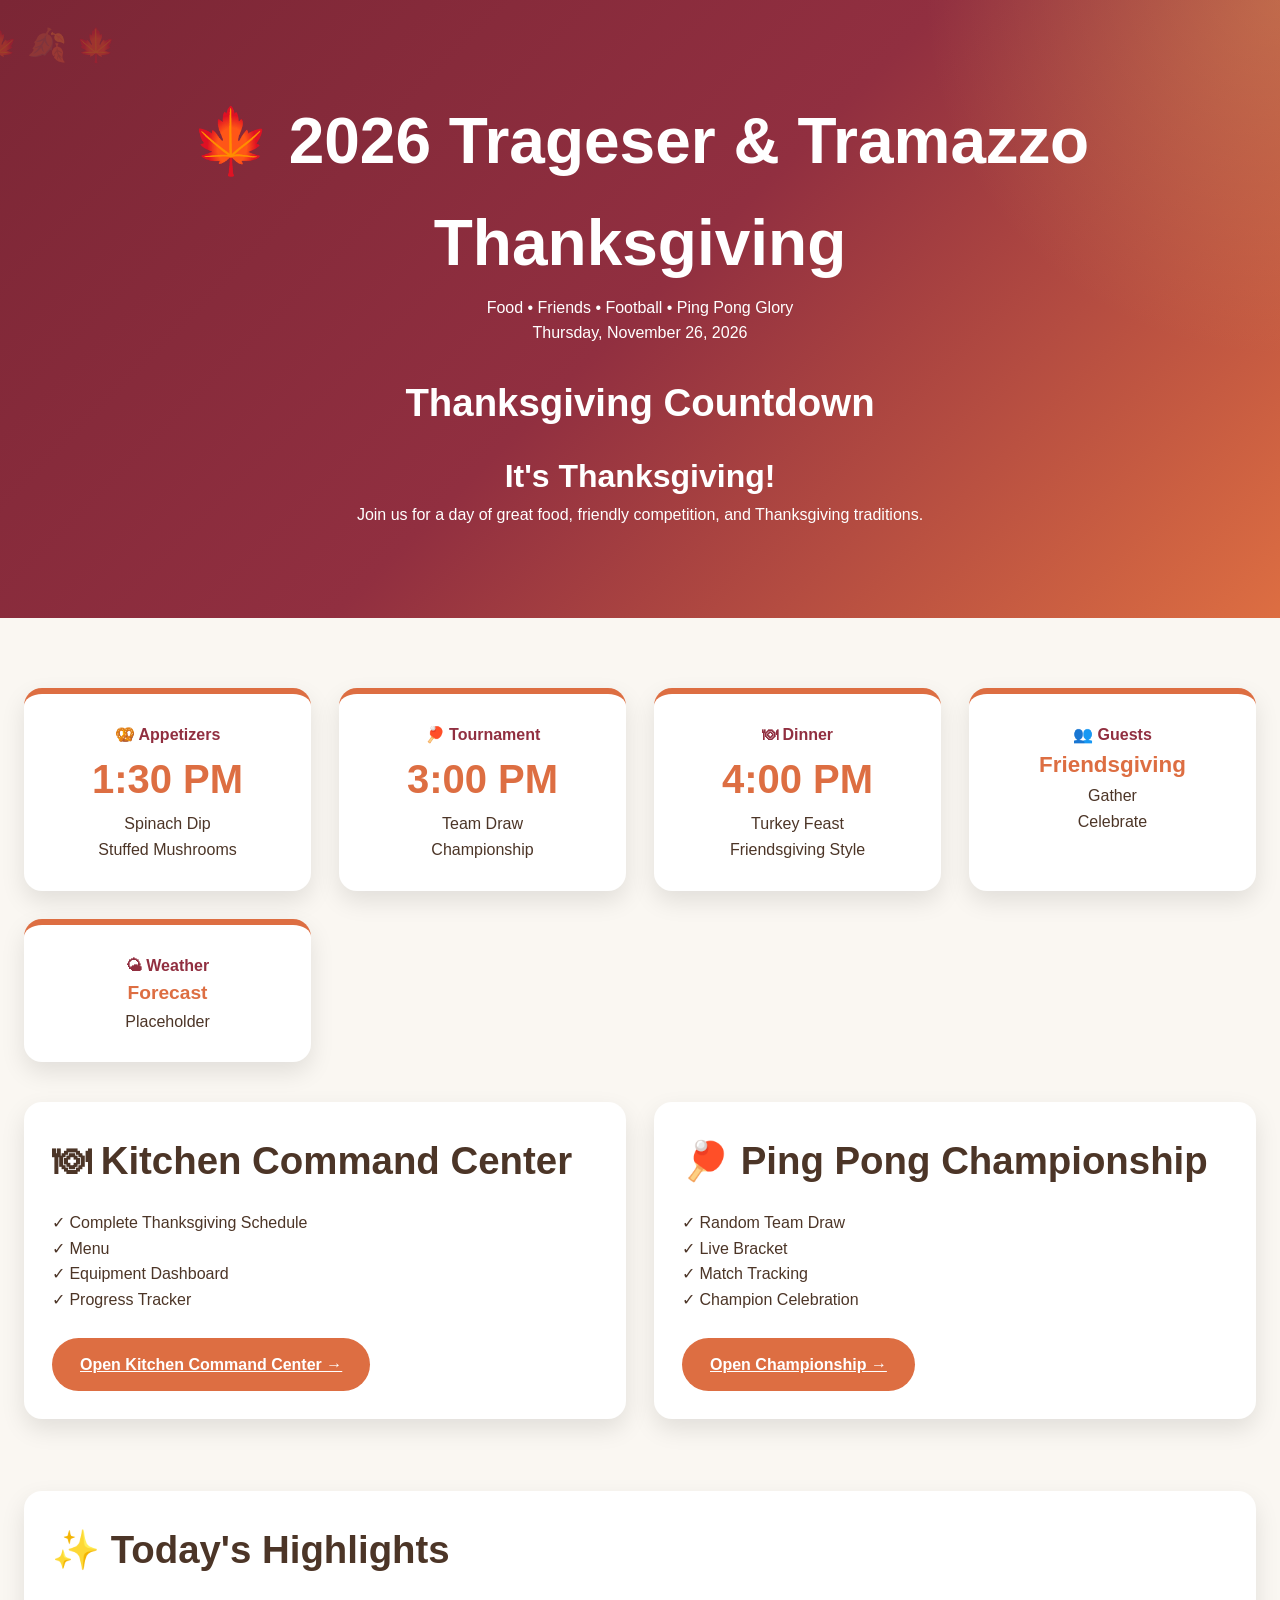
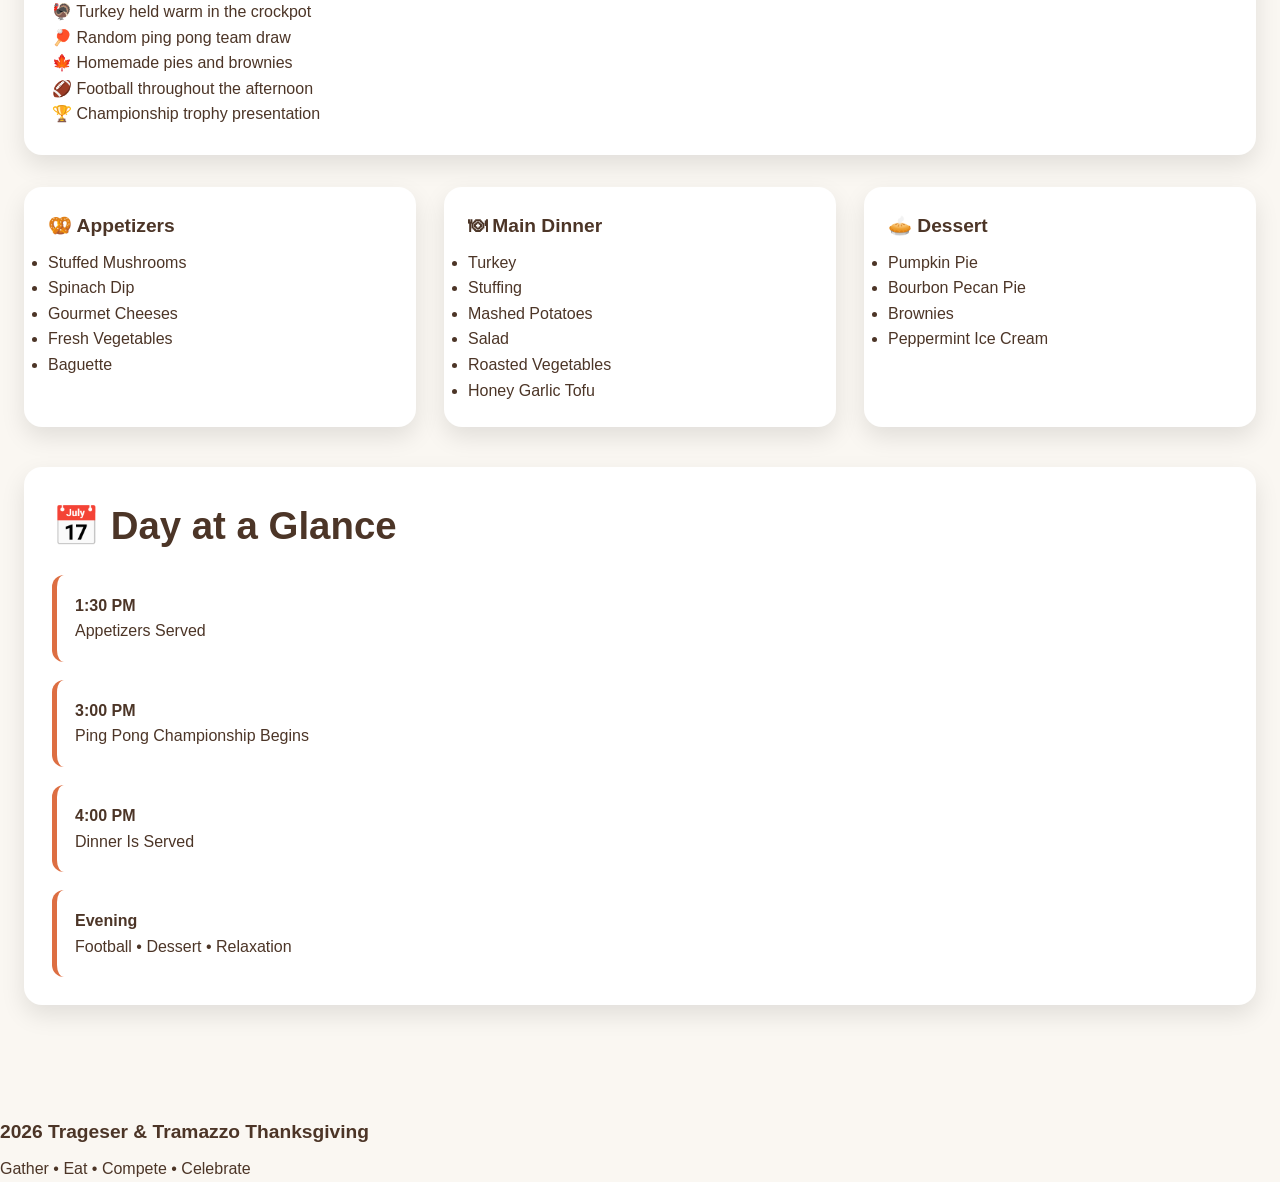
==== index.html @ 0dcfd854 "Add files via upload" ====
<!DOCTYPE html>
<html lang="en">
<head>
<meta charset="UTF-8">
<meta name="viewport" content="width=device-width, initial-scale=1.0">
<title>2026 Trageser & Tramazzo Thanksgiving</title>
<link rel="stylesheet" href="styles.css">
</head>
<body>
<header class="hero">
  <h1>🍁 2026 Trageser & Tramazzo Thanksgiving</h1>
  <p>Food • Friends • Football • Ping Pong Glory</p>
  <p>Thursday, November 26, 2026</p>
  <br>
  <h2>Thanksgiving Countdown</h2>
  <div id="countdown" style="font-size:2rem;font-weight:700;"></div>
  <p>Join us for a day of great food, friendly competition, and Thanksgiving traditions.</p>
</header>

<div class="container">

<div class="dashboard">
  <div class="stat-card">
    <div class="stat-title">🥨 Appetizers</div>
    <div class="stat-value">1:30 PM</div>
    <p>Spinach Dip<br>Stuffed Mushrooms</p>
  </div>

  <div class="stat-card">
    <div class="stat-title">🏓 Tournament</div>
    <div class="stat-value">3:00 PM</div>
    <p>Team Draw<br>Championship</p>
  </div>

  <div class="stat-card">
    <div class="stat-title">🍽 Dinner</div>
    <div class="stat-value">4:00 PM</div>
    <p>Turkey Feast<br>Friendsgiving Style</p>
  </div>

  <div class="stat-card">
    <div class="stat-title">👥 Guests</div>
    <div class="stat-value" style="font-size:1.4rem">Friendsgiving</div>
    <p>Gather<br>Celebrate</p>
  </div>

  <div class="stat-card">
    <div class="stat-title">🌤 Weather</div>
    <div class="stat-value" style="font-size:1.2rem">Forecast</div>
    <p>Placeholder</p>
  </div>
</div>

<div class="grid grid-2">
  <div class="card">
    <h2>🍽 Kitchen Command Center</h2>
    <p>✓ Complete Thanksgiving Schedule</p>
    <p>✓ Menu</p>
    <p>✓ Equipment Dashboard</p>
    <p>✓ Progress Tracker</p>
    <br>
    <a href="cooking.html" class="btn">Open Kitchen Command Center →</a>
  </div>

  <div class="card">
    <h2>🏓 Ping Pong Championship</h2>
    <p>✓ Random Team Draw</p>
    <p>✓ Live Bracket</p>
    <p>✓ Match Tracking</p>
    <p>✓ Champion Celebration</p>
    <br>
    <a href="tournament.html" class="btn">Open Championship →</a>
  </div>
</div>

<div class="card">
  <h2>✨ Today's Highlights</h2>
  <p>🦃 Turkey held warm in the crockpot</p>
  <p>🏓 Random ping pong team draw</p>
  <p>🍁 Homemade pies and brownies</p>
  <p>🏈 Football throughout the afternoon</p>
  <p>🏆 Championship trophy presentation</p>
</div>

<div class="menu-grid">
  <div class="menu-card">
    <h3>🥨 Appetizers</h3>
    <ul>
      <li>Stuffed Mushrooms</li>
      <li>Spinach Dip</li>
      <li>Gourmet Cheeses</li>
      <li>Fresh Vegetables</li>
      <li>Baguette</li>
    </ul>
  </div>

  <div class="menu-card">
    <h3>🍽 Main Dinner</h3>
    <ul>
      <li>Turkey</li>
      <li>Stuffing</li>
      <li>Mashed Potatoes</li>
      <li>Salad</li>
      <li>Roasted Vegetables</li>
      <li>Honey Garlic Tofu</li>
    </ul>
  </div>

  <div class="menu-card">
    <h3>🥧 Dessert</h3>
    <ul>
      <li>Pumpkin Pie</li>
      <li>Bourbon Pecan Pie</li>
      <li>Brownies</li>
      <li>Peppermint Ice Cream</li>
    </ul>
  </div>
</div>

<div class="card">
  <h2>📅 Day at a Glance</h2>
  <div class="timeline">
    <div class="timeline-item"><strong>1:30 PM</strong><br>Appetizers Served</div>
    <div class="timeline-item"><strong>3:00 PM</strong><br>Ping Pong Championship Begins</div>
    <div class="timeline-item"><strong>4:00 PM</strong><br>Dinner Is Served</div>
    <div class="timeline-item"><strong>Evening</strong><br>Football • Dessert • Relaxation</div>
  </div>
</div>

</div>

<footer>
  <h3>2026 Trageser & Tramazzo Thanksgiving</h3>
  <p>Gather • Eat • Compete • Celebrate</p>
</footer>

<script>
function updateCountdown(){
 const target=new Date('2026-11-26T16:00:00');
 const diff=target-new Date();
 if(diff<=0){document.getElementById('countdown').innerHTML='It\'s Thanksgiving!';return;}
 const d=Math.floor(diff/86400000);
 const h=Math.floor((diff%86400000)/3600000);
 const m=Math.floor((diff%3600000)/60000);
 document.getElementById('countdown').innerHTML=`${d} Days • ${h} Hours • ${m} Minutes`;
}
updateCountdown();
setInterval(updateCountdown,60000);
</script>
</body>
</html>
---- styles.css ----
/* Thanksgiving Command Center v3 */
:root{
--cranberry:#912f40;--cranberry-dark:#7b2635;--pumpkin:#dd6e42;--pumpkin-dark:#c95e34;--gold:#f4b942;--gold-light:#ffd86b;--sage:#7d8f69;--cream:#faf7f2;--brown:#4c3527;--radius-sm:12px;--radius-md:18px;--radius-lg:24px;--shadow-sm:0 4px 10px rgba(0,0,0,.08);--shadow-md:0 10px 24px rgba(0,0,0,.10);--shadow-lg:0 20px 40px rgba(0,0,0,.15);--content-width:1400px;--transition:all .25s ease}
*{box-sizing:border-box;margin:0;padding:0}html{scroll-behavior:smooth}body{background:var(--cream);color:var(--brown);font-family:'Segoe UI',Tahoma,sans-serif;line-height:1.6}.container{max-width:var(--content-width);margin:0 auto;padding:40px 24px 80px}h1{font-size:clamp(2.5rem,5vw,4.5rem)}h2{font-size:clamp(1.8rem,3vw,2.5rem);margin-bottom:18px}h3{font-size:1.2rem;margin-bottom:8px}.hero{position:relative;overflow:hidden;background:radial-gradient(circle at top right,rgba(255,216,107,.25),transparent 25%),linear-gradient(135deg,var(--cranberry-dark),var(--cranberry),var(--pumpkin));color:#fff;text-align:center;padding:90px 20px}.hero::before{content:'🍁 🍂 🍁 🍂 🍁';position:absolute;top:20px;left:-120px;font-size:2rem;opacity:.25;animation:driftLeaves 30s linear infinite}.card{background:#fff;border-radius:var(--radius-md);padding:28px;box-shadow:var(--shadow-md);margin-bottom:32px;transition:var(--transition)}.card:hover{transform:translateY(-4px);box-shadow:var(--shadow-lg)}.dashboard{display:grid;grid-template-columns:repeat(auto-fit,minmax(240px,1fr));gap:28px;margin:30px 0 40px}.stat-card{background:#fff;border-top:6px solid var(--pumpkin);padding:28px;border-radius:var(--radius-md);box-shadow:var(--shadow-md);text-align:center}.stat-title{color:var(--cranberry);font-weight:700}.stat-value{font-size:clamp(1.5rem,4vw,2.5rem);font-weight:800;color:var(--pumpkin)}.btn{display:inline-block;background:var(--pumpkin);color:#fff;border:none;border-radius:999px;padding:14px 28px;font-weight:700;cursor:pointer}.btn:hover{background:var(--pumpkin-dark)}.menu-grid,.equipment-grid,.grid{display:grid;gap:28px;grid-template-columns:repeat(auto-fit,minmax(280px,1fr));margin-bottom:40px}.menu-card,.equipment-card{background:#fff;padding:24px;border-radius:var(--radius-md);box-shadow:var(--shadow-md)}.equipment-card{border-top:6px solid var(--sage)}table{width:100%;border-collapse:collapse}th{background:var(--cranberry);color:#fff}th,td{border:1px solid #ddd;padding:12px}.table-wrapper{overflow-x:auto}.timeline{display:grid;gap:18px}.timeline-item{background:#fff;border-left:5px solid var(--pumpkin);padding:18px;border-radius:var(--radius-sm)}.bracket{min-width:1100px;display:grid;grid-template-columns:repeat(3,1fr);gap:50px}.match{background:#fff;padding:18px;border-radius:12px;box-shadow:var(--shadow-sm);position:relative}.match::after{content:'';position:absolute;right:-50px;top:50%;width:50px;height:3px;background:#d7c7b9}.champion-banner{background:linear-gradient(135deg,var(--gold),var(--gold-light));padding:36px;border-radius:var(--radius-lg);text-align:center;box-shadow:var(--shadow-lg)}@keyframes driftLeaves{from{transform:translateX(-10vw)}to{transform:translateX(120vw)}}@media(max-width:900px){.bracket{min-width:auto;grid-template-columns:1fr}.match::after{display:none}.dashboard,.grid,.menu-grid,.equipment-grid{grid-template-columns:1fr}}
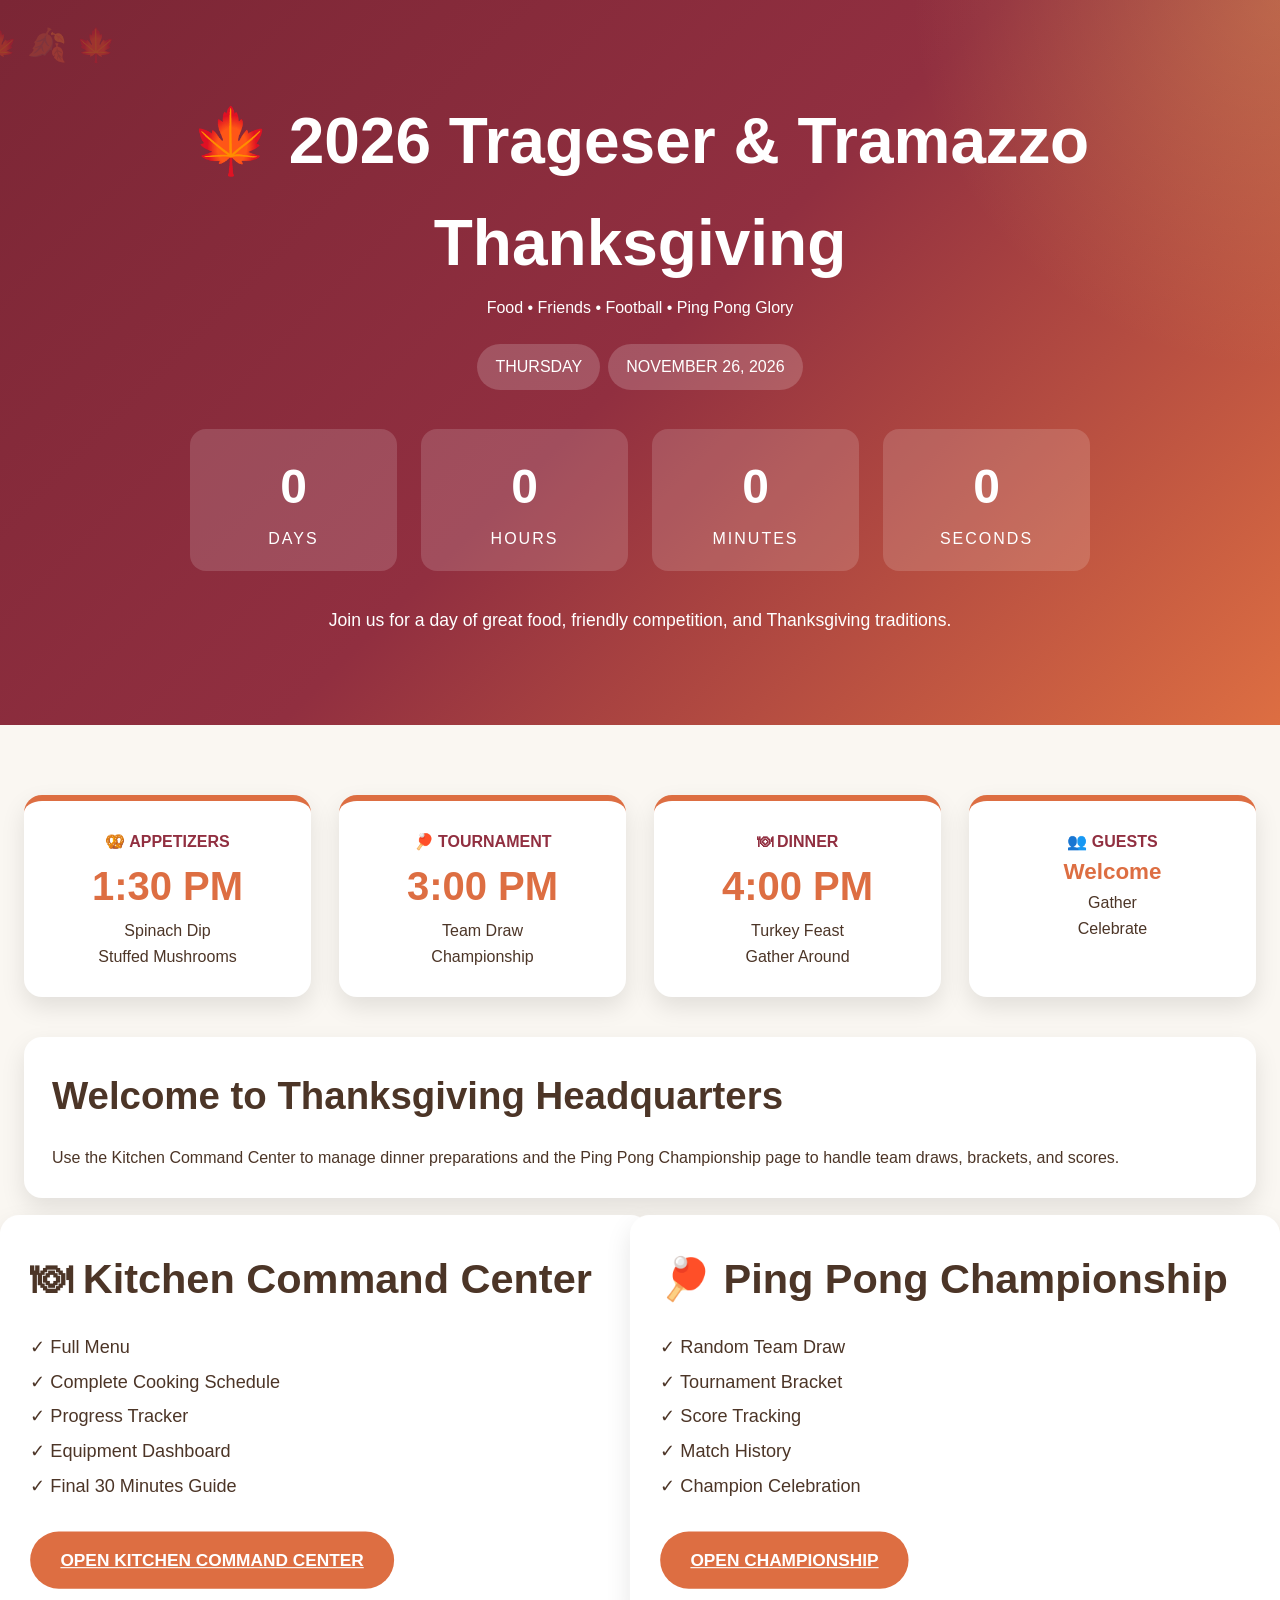
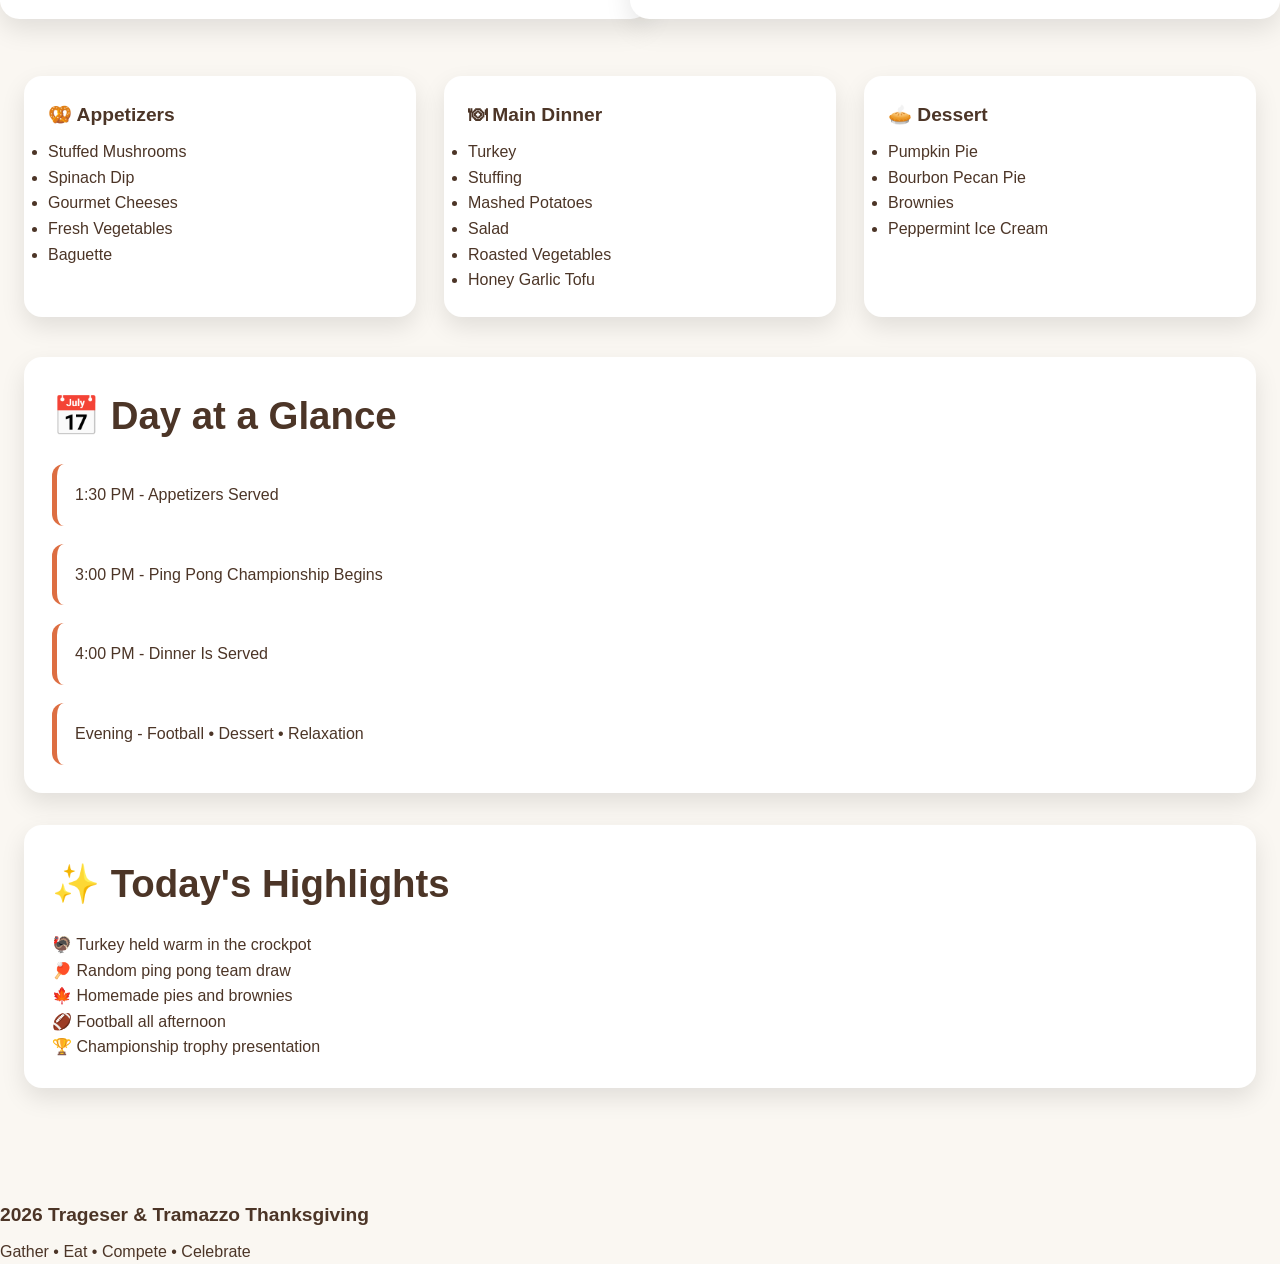
==== commit 9119fa01: "Add files via upload" ====
--- a/index.html
+++ b/index.html
@@ -5,147 +5,33 @@
 <meta name="viewport" content="width=device-width, initial-scale=1.0">
 <title>2026 Trageser & Tramazzo Thanksgiving</title>
 <link rel="stylesheet" href="styles.css">
-</head>
-<body>
+<style>
+.countdown-grid{display:grid;grid-template-columns:repeat(4,1fr);gap:24px;max-width:900px;margin:35px auto}.countdown-tile{background:rgba(255,255,255,.15);padding:20px;border-radius:16px}.countdown-number{font-size:3rem;font-weight:800}.countdown-label{letter-spacing:2px}.badge-row{margin:20px 0}.badge{display:inline-block;background:rgba(255,255,255,.18);padding:10px 18px;border-radius:999px;margin:4px}.nav-feature{font-size:1.05rem;line-height:1.9}.hero-card{font-size:1.1rem;max-width:700px;margin:25px auto 0}.primary-nav{transform:scale(1.08)}
+</style>
+</head><body>
 <header class="hero">
-  <h1>🍁 2026 Trageser & Tramazzo Thanksgiving</h1>
-  <p>Food • Friends • Football • Ping Pong Glory</p>
-  <p>Thursday, November 26, 2026</p>
-  <br>
-  <h2>Thanksgiving Countdown</h2>
-  <div id="countdown" style="font-size:2rem;font-weight:700;"></div>
-  <p>Join us for a day of great food, friendly competition, and Thanksgiving traditions.</p>
+<h1>🍁 2026 Trageser & Tramazzo Thanksgiving</h1>
+<p>Food • Friends • Football • Ping Pong Glory</p>
+<div class="badge-row"><span class="badge">THURSDAY</span><span class="badge">NOVEMBER 26, 2026</span></div>
+<div class="countdown-grid"><div class="countdown-tile"><div id="days" class="countdown-number">0</div><div class="countdown-label">DAYS</div></div><div class="countdown-tile"><div id="hours" class="countdown-number">0</div><div class="countdown-label">HOURS</div></div><div class="countdown-tile"><div id="mins" class="countdown-number">0</div><div class="countdown-label">MINUTES</div></div><div class="countdown-tile"><div id="secs" class="countdown-number">0</div><div class="countdown-label">SECONDS</div></div></div>
+<div class="hero-card">Join us for a day of great food, friendly competition, and Thanksgiving traditions.</div>
 </header>
-
 <div class="container">
-
 <div class="dashboard">
-  <div class="stat-card">
-    <div class="stat-title">🥨 Appetizers</div>
-    <div class="stat-value">1:30 PM</div>
-    <p>Spinach Dip<br>Stuffed Mushrooms</p>
-  </div>
-
-  <div class="stat-card">
-    <div class="stat-title">🏓 Tournament</div>
-    <div class="stat-value">3:00 PM</div>
-    <p>Team Draw<br>Championship</p>
-  </div>
-
-  <div class="stat-card">
-    <div class="stat-title">🍽 Dinner</div>
-    <div class="stat-value">4:00 PM</div>
-    <p>Turkey Feast<br>Friendsgiving Style</p>
-  </div>
-
-  <div class="stat-card">
-    <div class="stat-title">👥 Guests</div>
-    <div class="stat-value" style="font-size:1.4rem">Friendsgiving</div>
-    <p>Gather<br>Celebrate</p>
-  </div>
-
-  <div class="stat-card">
-    <div class="stat-title">🌤 Weather</div>
-    <div class="stat-value" style="font-size:1.2rem">Forecast</div>
-    <p>Placeholder</p>
-  </div>
+<div class="stat-card"><div class="stat-title">🥨 APPETIZERS</div><div class="stat-value">1:30 PM</div><p>Spinach Dip<br>Stuffed Mushrooms</p></div>
+<div class="stat-card"><div class="stat-title">🏓 TOURNAMENT</div><div class="stat-value">3:00 PM</div><p>Team Draw<br>Championship</p></div>
+<div class="stat-card"><div class="stat-title">🍽 DINNER</div><div class="stat-value">4:00 PM</div><p>Turkey Feast<br>Gather Around</p></div>
+<div class="stat-card"><div class="stat-title">👥 GUESTS</div><div class="stat-value" style="font-size:1.4rem">Welcome</div><p>Gather<br>Celebrate</p></div>
 </div>
-
+<div class="card"><h2>Welcome to Thanksgiving Headquarters</h2><p>Use the Kitchen Command Center to manage dinner preparations and the Ping Pong Championship page to handle team draws, brackets, and scores.</p></div>
 <div class="grid grid-2">
-  <div class="card">
-    <h2>🍽 Kitchen Command Center</h2>
-    <p>✓ Complete Thanksgiving Schedule</p>
-    <p>✓ Menu</p>
-    <p>✓ Equipment Dashboard</p>
-    <p>✓ Progress Tracker</p>
-    <br>
-    <a href="cooking.html" class="btn">Open Kitchen Command Center →</a>
-  </div>
-
-  <div class="card">
-    <h2>🏓 Ping Pong Championship</h2>
-    <p>✓ Random Team Draw</p>
-    <p>✓ Live Bracket</p>
-    <p>✓ Match Tracking</p>
-    <p>✓ Champion Celebration</p>
-    <br>
-    <a href="tournament.html" class="btn">Open Championship →</a>
-  </div>
+<div class="card primary-nav"><h2>🍽 Kitchen Command Center</h2><div class="nav-feature">✓ Full Menu<br>✓ Complete Cooking Schedule<br>✓ Progress Tracker<br>✓ Equipment Dashboard<br>✓ Final 30 Minutes Guide</div><br><a href="cooking.html" class="btn">OPEN KITCHEN COMMAND CENTER</a></div>
+<div class="card primary-nav"><h2>🏓 Ping Pong Championship</h2><div class="nav-feature">✓ Random Team Draw<br>✓ Tournament Bracket<br>✓ Score Tracking<br>✓ Match History<br>✓ Champion Celebration</div><br><a href="tournament.html" class="btn">OPEN CHAMPIONSHIP</a></div>
 </div>
-
-<div class="card">
-  <h2>✨ Today's Highlights</h2>
-  <p>🦃 Turkey held warm in the crockpot</p>
-  <p>🏓 Random ping pong team draw</p>
-  <p>🍁 Homemade pies and brownies</p>
-  <p>🏈 Football throughout the afternoon</p>
-  <p>🏆 Championship trophy presentation</p>
+<div class="menu-grid"><div class="menu-card"><h3>🥨 Appetizers</h3><ul><li>Stuffed Mushrooms</li><li>Spinach Dip</li><li>Gourmet Cheeses</li><li>Fresh Vegetables</li><li>Baguette</li></ul></div><div class="menu-card"><h3>🍽 Main Dinner</h3><ul><li>Turkey</li><li>Stuffing</li><li>Mashed Potatoes</li><li>Salad</li><li>Roasted Vegetables</li><li>Honey Garlic Tofu</li></ul></div><div class="menu-card"><h3>🥧 Dessert</h3><ul><li>Pumpkin Pie</li><li>Bourbon Pecan Pie</li><li>Brownies</li><li>Peppermint Ice Cream</li></ul></div></div>
+<div class="card"><h2>📅 Day at a Glance</h2><div class="timeline"><div class="timeline-item">1:30 PM - Appetizers Served</div><div class="timeline-item">3:00 PM - Ping Pong Championship Begins</div><div class="timeline-item">4:00 PM - Dinner Is Served</div><div class="timeline-item">Evening - Football • Dessert • Relaxation</div></div></div>
+<div class="card"><h2>✨ Today's Highlights</h2><p>🦃 Turkey held warm in the crockpot</p><p>🏓 Random ping pong team draw</p><p>🍁 Homemade pies and brownies</p><p>🏈 Football all afternoon</p><p>🏆 Championship trophy presentation</p></div>
 </div>
-
-<div class="menu-grid">
-  <div class="menu-card">
-    <h3>🥨 Appetizers</h3>
-    <ul>
-      <li>Stuffed Mushrooms</li>
-      <li>Spinach Dip</li>
-      <li>Gourmet Cheeses</li>
-      <li>Fresh Vegetables</li>
-      <li>Baguette</li>
-    </ul>
-  </div>
-
-  <div class="menu-card">
-    <h3>🍽 Main Dinner</h3>
-    <ul>
-      <li>Turkey</li>
-      <li>Stuffing</li>
-      <li>Mashed Potatoes</li>
-      <li>Salad</li>
-      <li>Roasted Vegetables</li>
-      <li>Honey Garlic Tofu</li>
-    </ul>
-  </div>
-
-  <div class="menu-card">
-    <h3>🥧 Dessert</h3>
-    <ul>
-      <li>Pumpkin Pie</li>
-      <li>Bourbon Pecan Pie</li>
-      <li>Brownies</li>
-      <li>Peppermint Ice Cream</li>
-    </ul>
-  </div>
-</div>
-
-<div class="card">
-  <h2>📅 Day at a Glance</h2>
-  <div class="timeline">
-    <div class="timeline-item"><strong>1:30 PM</strong><br>Appetizers Served</div>
-    <div class="timeline-item"><strong>3:00 PM</strong><br>Ping Pong Championship Begins</div>
-    <div class="timeline-item"><strong>4:00 PM</strong><br>Dinner Is Served</div>
-    <div class="timeline-item"><strong>Evening</strong><br>Football • Dessert • Relaxation</div>
-  </div>
-</div>
-
-</div>
-
-<footer>
-  <h3>2026 Trageser & Tramazzo Thanksgiving</h3>
-  <p>Gather • Eat • Compete • Celebrate</p>
-</footer>
-
-<script>
-function updateCountdown(){
- const target=new Date('2026-11-26T16:00:00');
- const diff=target-new Date();
- if(diff<=0){document.getElementById('countdown').innerHTML='It\'s Thanksgiving!';return;}
- const d=Math.floor(diff/86400000);
- const h=Math.floor((diff%86400000)/3600000);
- const m=Math.floor((diff%3600000)/60000);
- document.getElementById('countdown').innerHTML=`${d} Days • ${h} Hours • ${m} Minutes`;
-}
-updateCountdown();
-setInterval(updateCountdown,60000);
-</script>
-</body>
-</html>
+<footer><h3>2026 Trageser & Tramazzo Thanksgiving</h3><p>Gather • Eat • Compete • Celebrate</p></footer>
+<script>function update(){const t=new Date('2026-11-26T16:00:00')-new Date();if(t<0)return;days.textContent=Math.floor(t/86400000);hours.textContent=Math.floor(t%86400000/3600000);mins.textContent=Math.floor(t%3600000/60000);secs.textContent=Math.floor(t%60000/1000);}update();setInterval(update,1000);</script>
+</body></html>
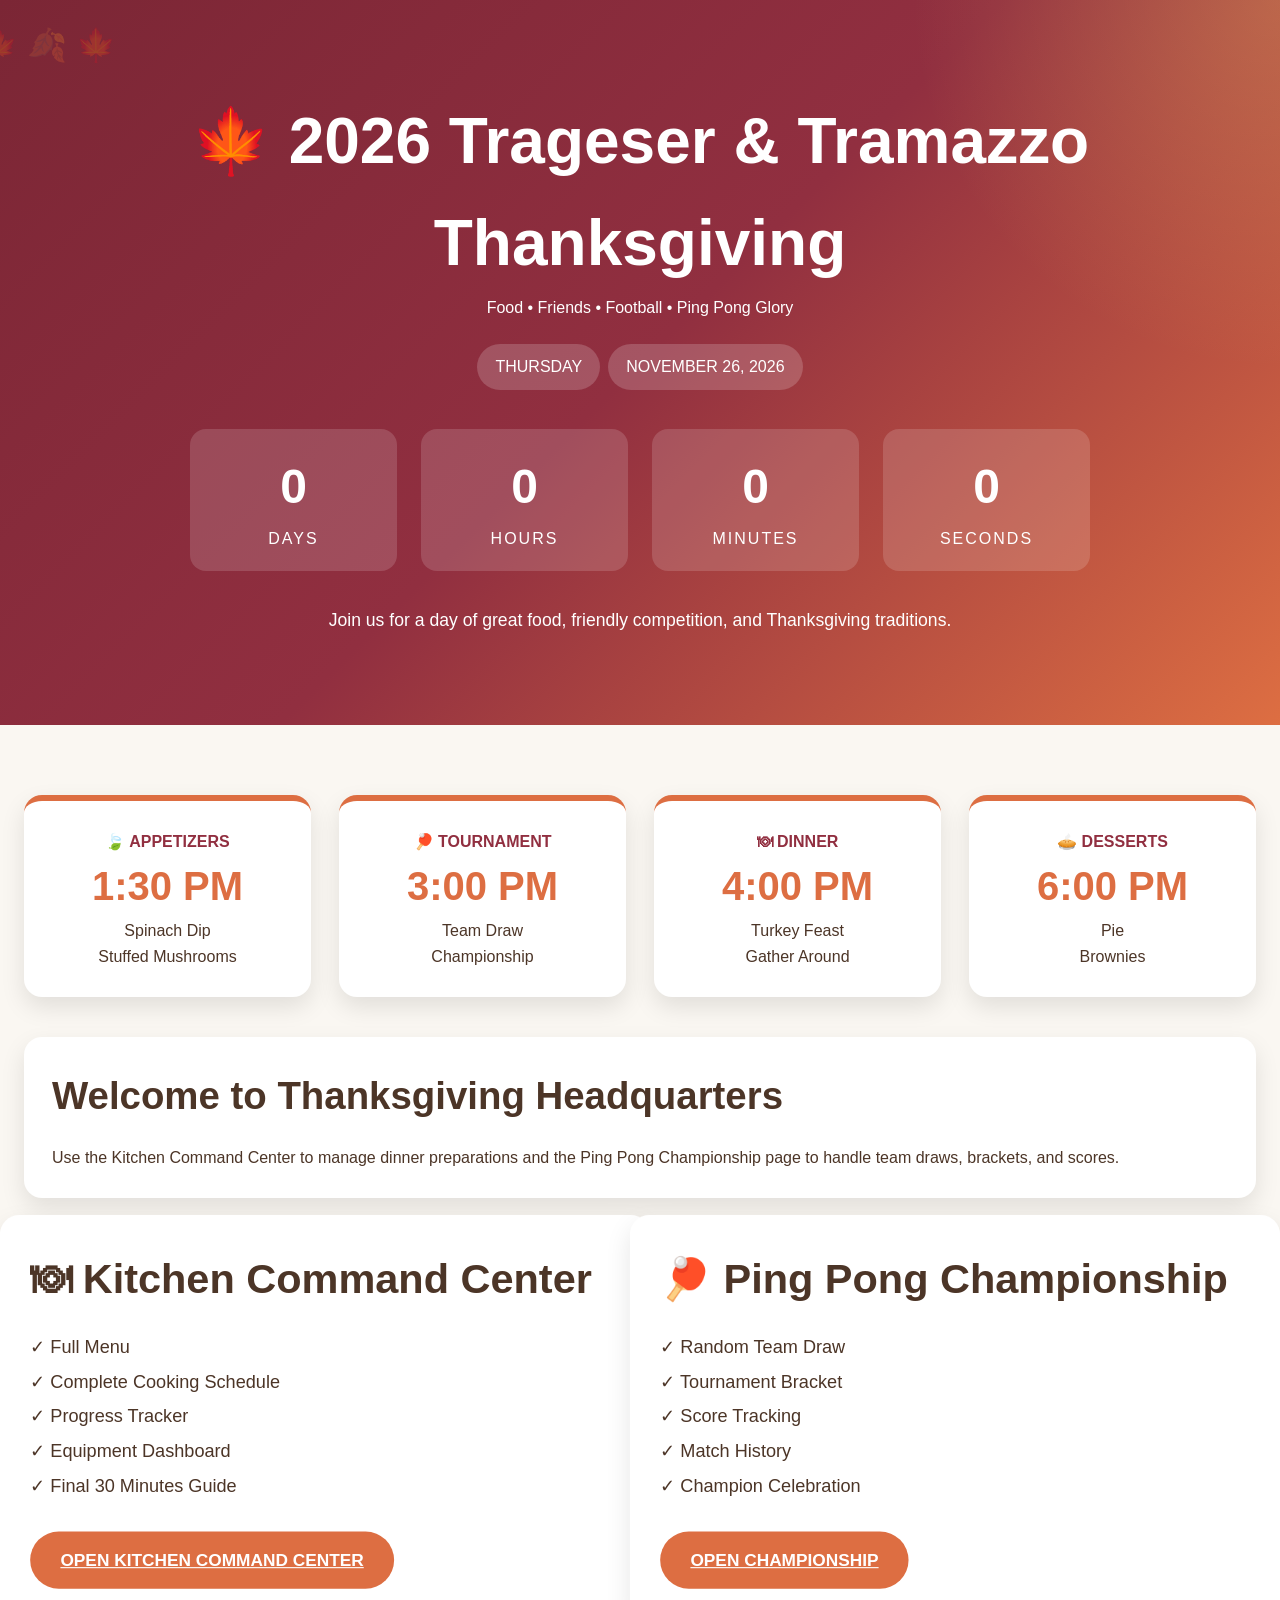
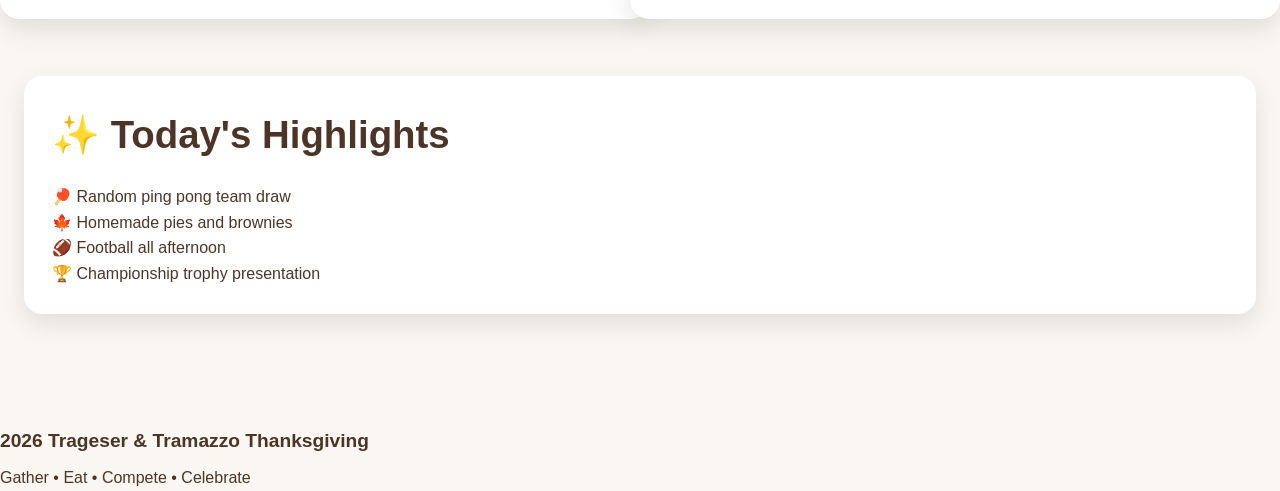
==== commit f4fdb369: "Add files via upload" ====
--- a/index.html
+++ b/index.html
@@ -18,20 +18,18 @@
 </header>
 <div class="container">
 <div class="dashboard">
-<div class="stat-card"><div class="stat-title">🥨 APPETIZERS</div><div class="stat-value">1:30 PM</div><p>Spinach Dip<br>Stuffed Mushrooms</p></div>
+<div class="stat-card"><div class="stat-title">🍃 APPETIZERS</div><div class="stat-value">1:30 PM</div><p>Spinach Dip<br>Stuffed Mushrooms</p></div>
 <div class="stat-card"><div class="stat-title">🏓 TOURNAMENT</div><div class="stat-value">3:00 PM</div><p>Team Draw<br>Championship</p></div>
 <div class="stat-card"><div class="stat-title">🍽 DINNER</div><div class="stat-value">4:00 PM</div><p>Turkey Feast<br>Gather Around</p></div>
-<div class="stat-card"><div class="stat-title">👥 GUESTS</div><div class="stat-value" style="font-size:1.4rem">Welcome</div><p>Gather<br>Celebrate</p></div>
+<div class="stat-card"><div class="stat-title">🥧 DESSERTS</div><div class="stat-value">6:00 PM</div><p>Pie<br>Brownies</p></div>
 </div>
 <div class="card"><h2>Welcome to Thanksgiving Headquarters</h2><p>Use the Kitchen Command Center to manage dinner preparations and the Ping Pong Championship page to handle team draws, brackets, and scores.</p></div>
 <div class="grid grid-2">
 <div class="card primary-nav"><h2>🍽 Kitchen Command Center</h2><div class="nav-feature">✓ Full Menu<br>✓ Complete Cooking Schedule<br>✓ Progress Tracker<br>✓ Equipment Dashboard<br>✓ Final 30 Minutes Guide</div><br><a href="cooking.html" class="btn">OPEN KITCHEN COMMAND CENTER</a></div>
 <div class="card primary-nav"><h2>🏓 Ping Pong Championship</h2><div class="nav-feature">✓ Random Team Draw<br>✓ Tournament Bracket<br>✓ Score Tracking<br>✓ Match History<br>✓ Champion Celebration</div><br><a href="tournament.html" class="btn">OPEN CHAMPIONSHIP</a></div>
 </div>
-<div class="menu-grid"><div class="menu-card"><h3>🥨 Appetizers</h3><ul><li>Stuffed Mushrooms</li><li>Spinach Dip</li><li>Gourmet Cheeses</li><li>Fresh Vegetables</li><li>Baguette</li></ul></div><div class="menu-card"><h3>🍽 Main Dinner</h3><ul><li>Turkey</li><li>Stuffing</li><li>Mashed Potatoes</li><li>Salad</li><li>Roasted Vegetables</li><li>Honey Garlic Tofu</li></ul></div><div class="menu-card"><h3>🥧 Dessert</h3><ul><li>Pumpkin Pie</li><li>Bourbon Pecan Pie</li><li>Brownies</li><li>Peppermint Ice Cream</li></ul></div></div>
-<div class="card"><h2>📅 Day at a Glance</h2><div class="timeline"><div class="timeline-item">1:30 PM - Appetizers Served</div><div class="timeline-item">3:00 PM - Ping Pong Championship Begins</div><div class="timeline-item">4:00 PM - Dinner Is Served</div><div class="timeline-item">Evening - Football • Dessert • Relaxation</div></div></div>
-<div class="card"><h2>✨ Today's Highlights</h2><p>🦃 Turkey held warm in the crockpot</p><p>🏓 Random ping pong team draw</p><p>🍁 Homemade pies and brownies</p><p>🏈 Football all afternoon</p><p>🏆 Championship trophy presentation</p></div>
+<div class="card"><h2>✨ Today's Highlights</h2><p>🏓 Random ping pong team draw</p><p>🍁 Homemade pies and brownies</p><p>🏈 Football all afternoon</p><p>🏆 Championship trophy presentation</p></div>
 </div>
 <footer><h3>2026 Trageser & Tramazzo Thanksgiving</h3><p>Gather • Eat • Compete • Celebrate</p></footer>
 <script>function update(){const t=new Date('2026-11-26T16:00:00')-new Date();if(t<0)return;days.textContent=Math.floor(t/86400000);hours.textContent=Math.floor(t%86400000/3600000);mins.textContent=Math.floor(t%3600000/60000);secs.textContent=Math.floor(t%60000/1000);}update();setInterval(update,1000);</script>
-</body></html>+</body></html>
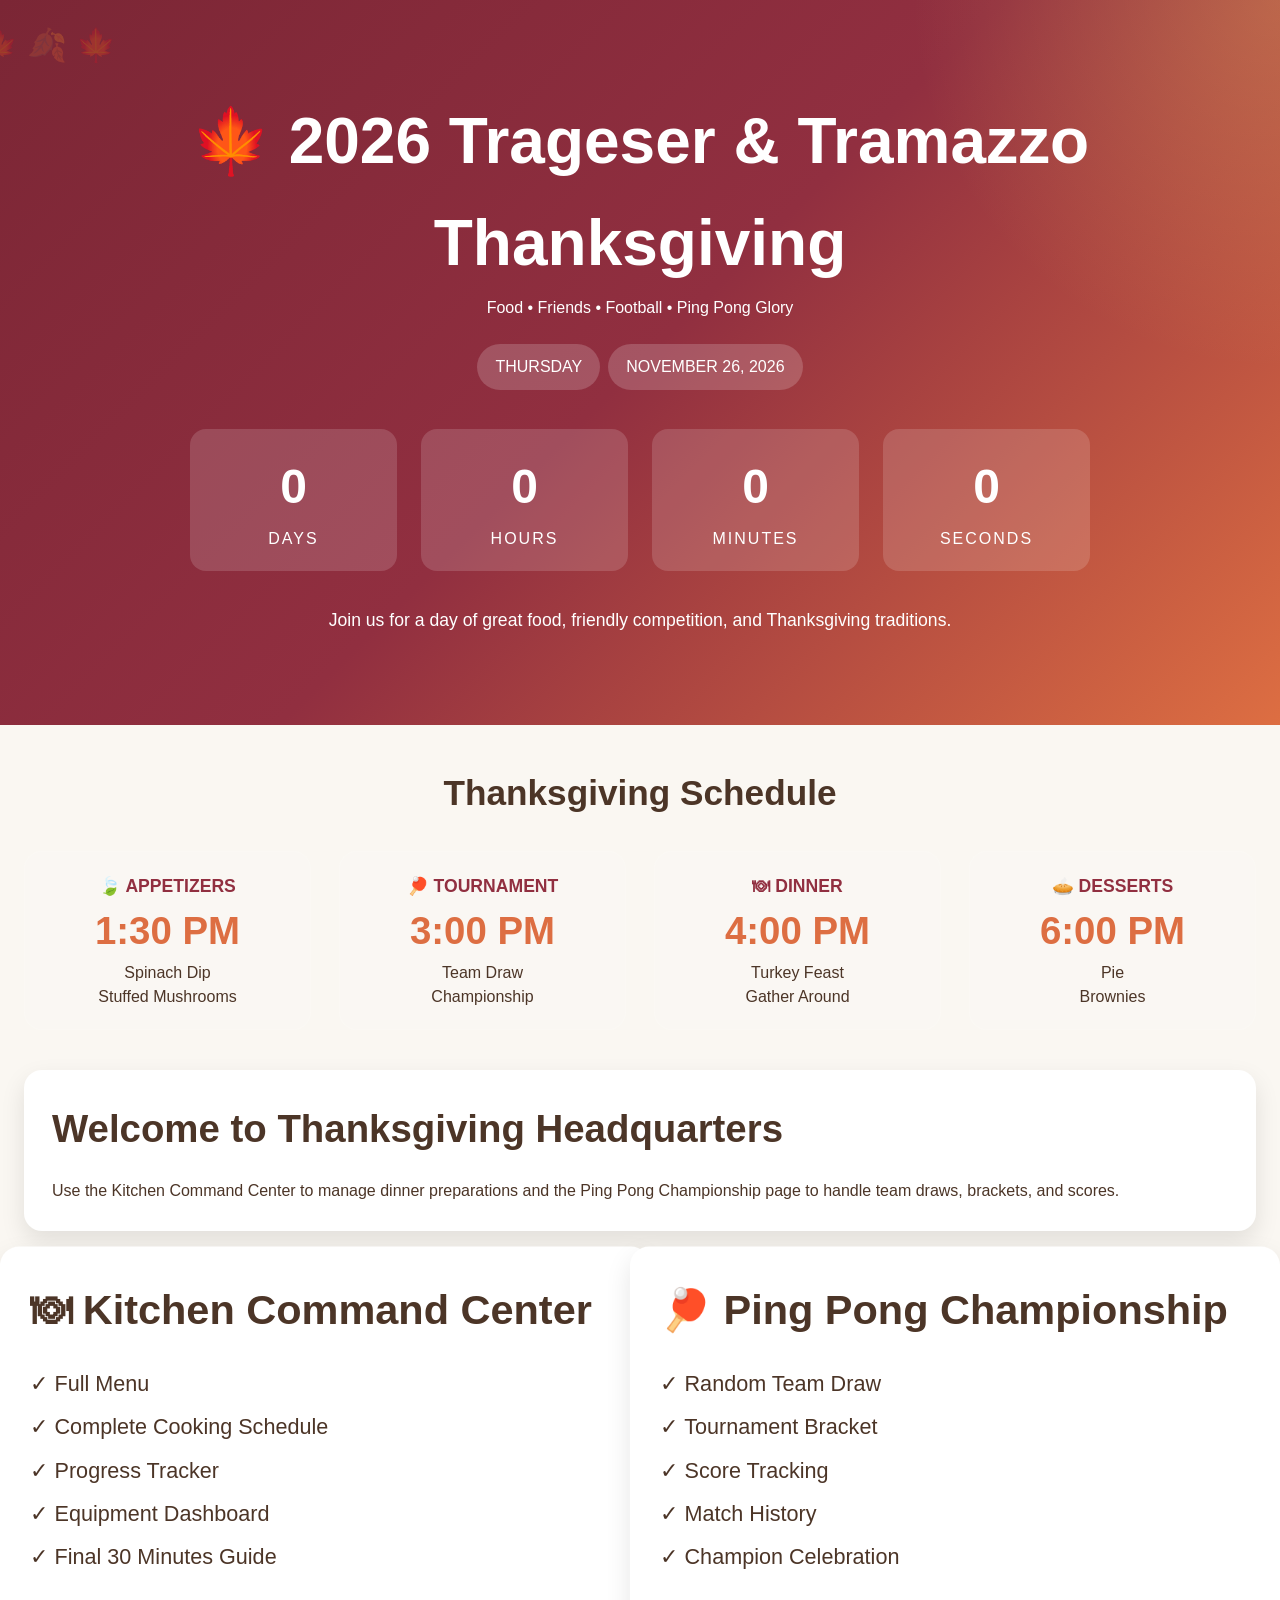
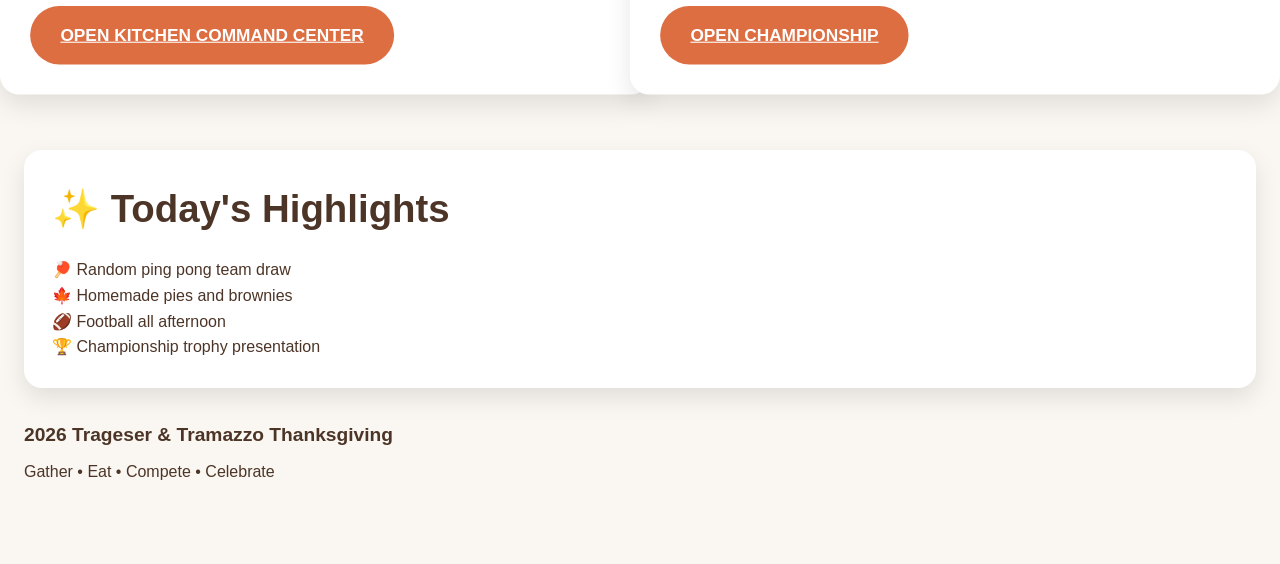
==== commit d213265c: "Add files via upload" ====
--- a/index.html
+++ b/index.html
@@ -7,7 +7,7 @@
 <link rel="stylesheet" href="styles.css">
 <style>
 .countdown-grid{display:grid;grid-template-columns:repeat(4,1fr);gap:24px;max-width:900px;margin:35px auto}.countdown-tile{background:rgba(255,255,255,.15);padding:20px;border-radius:16px}.countdown-number{font-size:3rem;font-weight:800}.countdown-label{letter-spacing:2px}.badge-row{margin:20px 0}.badge{display:inline-block;background:rgba(255,255,255,.18);padding:10px 18px;border-radius:999px;margin:4px}.nav-feature{font-size:1.05rem;line-height:1.9}.hero-card{font-size:1.1rem;max-width:700px;margin:25px auto 0}.primary-nav{transform:scale(1.08)}
-</style>
+.section-title{text-align:center;margin-bottom:10px;font-size:2rem;font-weight:800}.section-subtitle{text-align:center;opacity:.8;margin-bottom:25px}.info-card{background:rgba(255,255,255,.08);border:1px solid rgba(255,255,255,.12);border-radius:18px;padding:20px;text-align:center;cursor:default;box-shadow:none}.navigation-section{margin-top:50px}.nav-grid{display:grid;grid-template-columns:repeat(auto-fit,minmax(300px,1fr));gap:24px}.nav-card{display:block;text-decoration:none;color:white;background:linear-gradient(135deg,#8B4513,#C96A21);border-radius:24px;padding:30px;border:3px solid #FFD166;box-shadow:0 12px 30px rgba(0,0,0,.25);transition:.25s ease;cursor:pointer}.nav-card:hover{transform:translateY(-6px) scale(1.02)}.tap-indicator{margin-top:20px;padding:12px;text-align:center;font-weight:800;background:rgba(255,255,255,.18);border-radius:12px;color:#FFD166} .info-card .stat-title{font-size:1.1rem;font-weight:700}.info-card .stat-value{font-size:2.4rem;font-weight:800}.info-card p{font-size:1rem;line-height:1.5}.section-title{font-size:2.2rem!important}.section-subtitle{font-size:1.15rem}.nav-card{padding:36px;min-height:320px}.nav-card h2{font-size:2rem}.nav-feature{font-size:1.25rem;line-height:2}.tap-indicator{font-size:1.35rem;font-weight:900;padding:18px}@media(max-width:768px){.info-card .stat-value{font-size:2.5rem}.info-card p{font-size:1.1rem}.nav-card h2{font-size:2rem}.nav-feature{font-size:1.3rem;line-height:2.1}.tap-indicator{font-size:1.5rem;padding:20px}} </style>
 </head><body>
 <header class="hero">
 <h1>🍁 2026 Trageser & Tramazzo Thanksgiving</h1>
@@ -17,11 +17,11 @@
 <div class="hero-card">Join us for a day of great food, friendly competition, and Thanksgiving traditions.</div>
 </header>
 <div class="container">
-<div class="dashboard">
-<div class="stat-card"><div class="stat-title">🍃 APPETIZERS</div><div class="stat-value">1:30 PM</div><p>Spinach Dip<br>Stuffed Mushrooms</p></div>
-<div class="stat-card"><div class="stat-title">🏓 TOURNAMENT</div><div class="stat-value">3:00 PM</div><p>Team Draw<br>Championship</p></div>
-<div class="stat-card"><div class="stat-title">🍽 DINNER</div><div class="stat-value">4:00 PM</div><p>Turkey Feast<br>Gather Around</p></div>
-<div class="stat-card"><div class="stat-title">🥧 DESSERTS</div><div class="stat-value">6:00 PM</div><p>Pie<br>Brownies</p></div>
+<div class="schedule-section"><h2 class="section-title">Thanksgiving Schedule</h2><div class="dashboard">
+<div class="info-card"><div class="stat-title">🍃 APPETIZERS</div><div class="stat-value">1:30 PM</div><p>Spinach Dip<br>Stuffed Mushrooms</p></div>
+<div class="info-card"><div class="stat-title">🏓 TOURNAMENT</div><div class="stat-value">3:00 PM</div><p>Team Draw<br>Championship</p></div>
+<div class="info-card"><div class="stat-title">🍽 DINNER</div><div class="stat-value">4:00 PM</div><p>Turkey Feast<br>Gather Around</p></div>
+<div class="info-card"><div class="stat-title">🥧 DESSERTS</div><div class="stat-value">6:00 PM</div><p>Pie<br>Brownies</p></div>
 </div>
 <div class="card"><h2>Welcome to Thanksgiving Headquarters</h2><p>Use the Kitchen Command Center to manage dinner preparations and the Ping Pong Championship page to handle team draws, brackets, and scores.</p></div>
 <div class="grid grid-2">
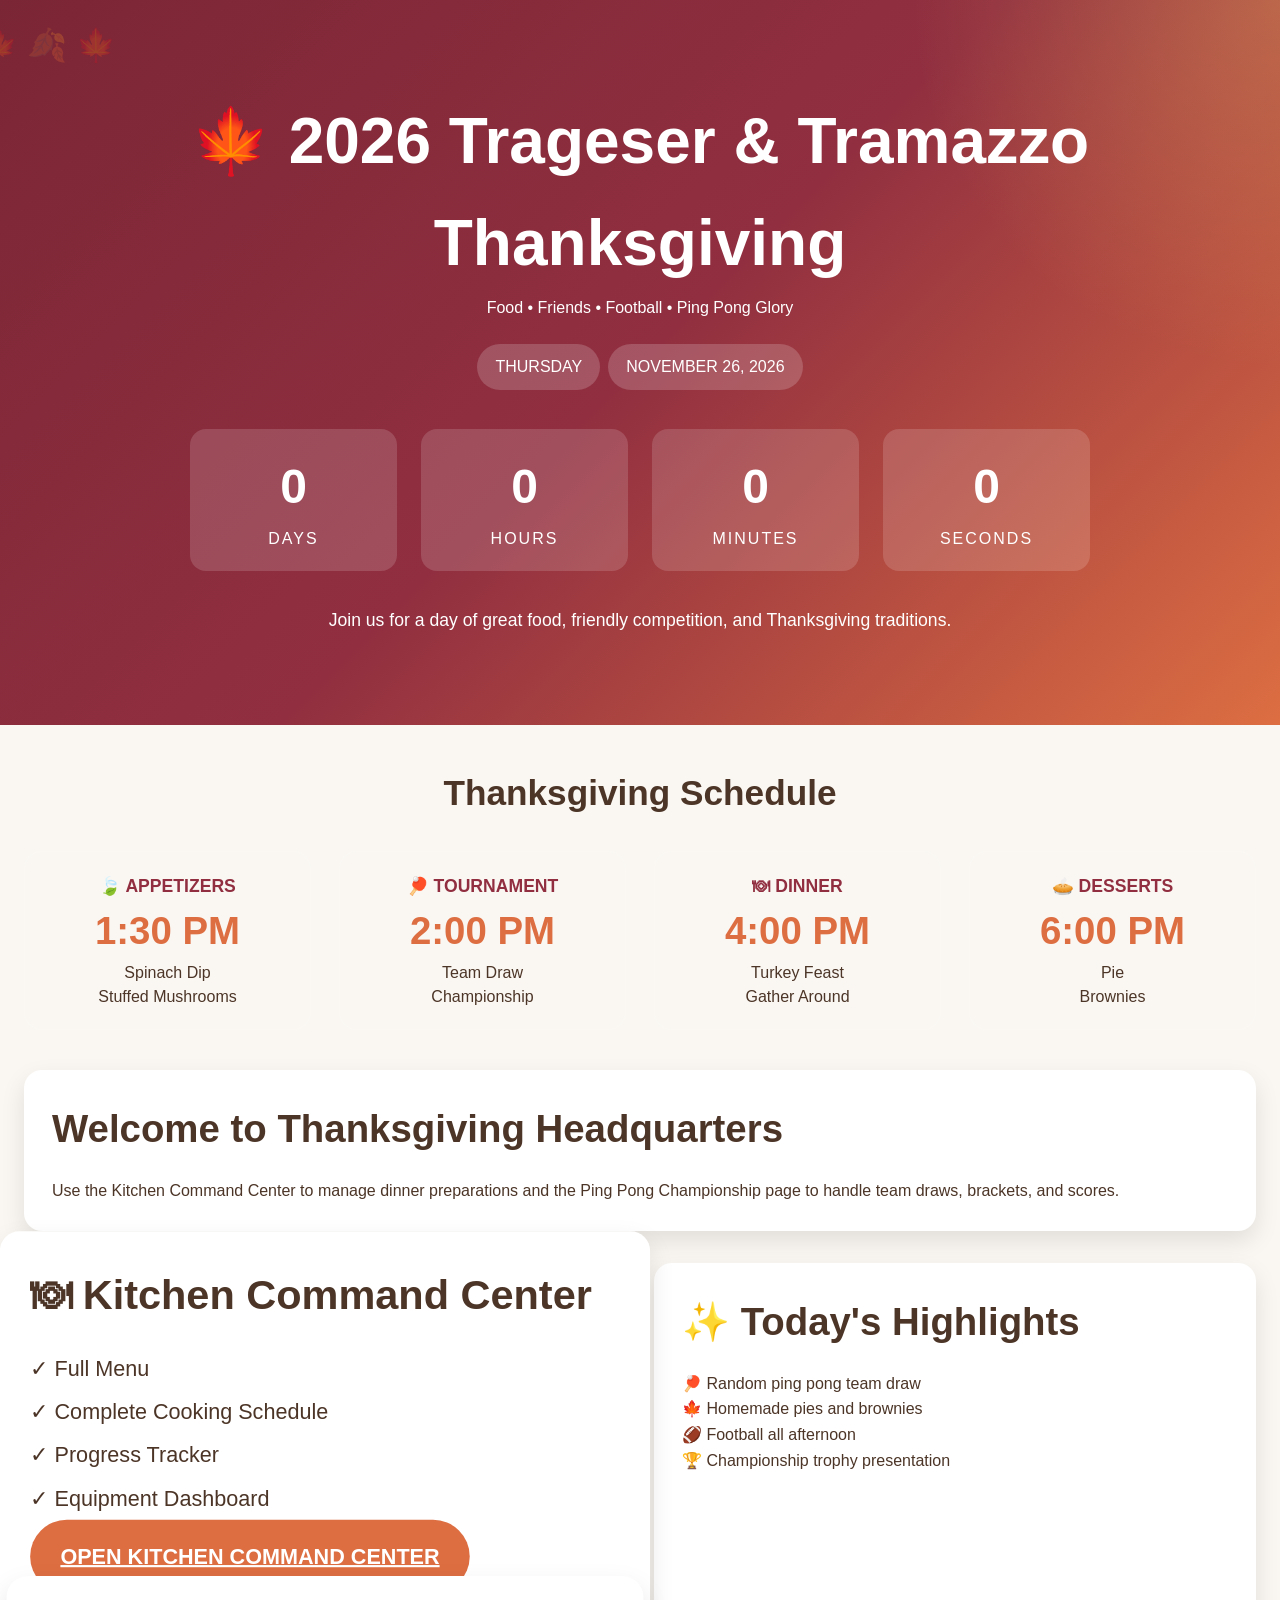
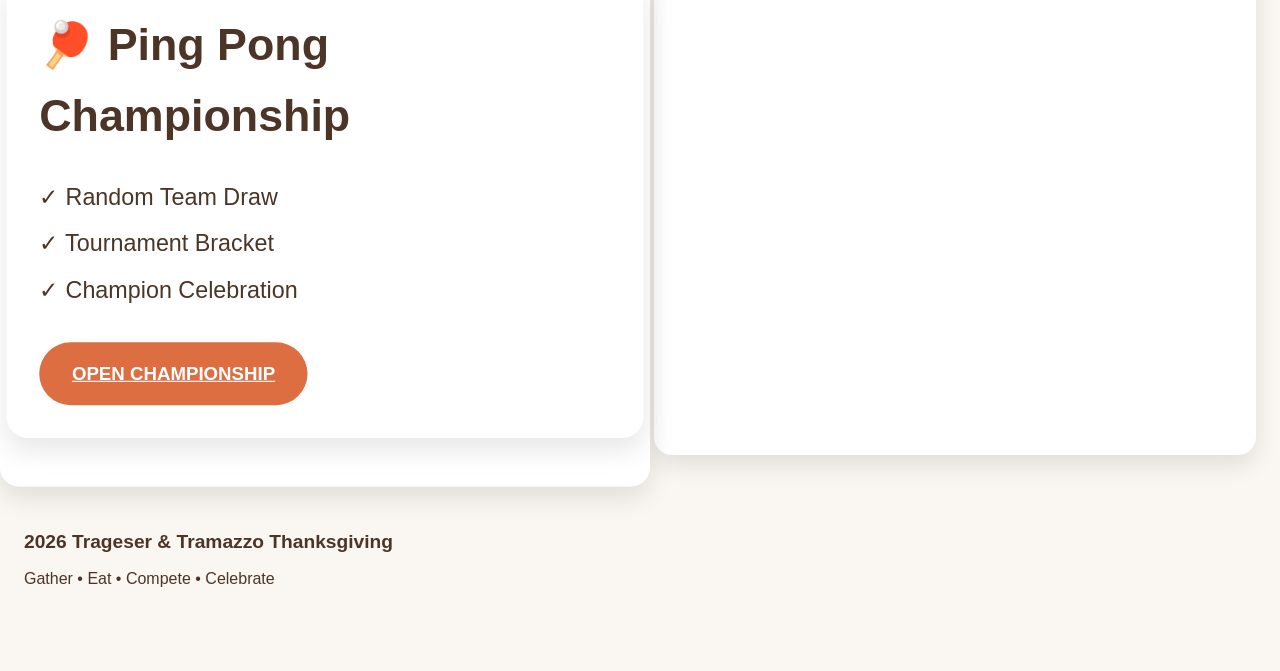
==== commit 72552a3f: "Update index.html" ====
--- a/index.html
+++ b/index.html
@@ -19,14 +19,14 @@
 <div class="container">
 <div class="schedule-section"><h2 class="section-title">Thanksgiving Schedule</h2><div class="dashboard">
 <div class="info-card"><div class="stat-title">🍃 APPETIZERS</div><div class="stat-value">1:30 PM</div><p>Spinach Dip<br>Stuffed Mushrooms</p></div>
-<div class="info-card"><div class="stat-title">🏓 TOURNAMENT</div><div class="stat-value">3:00 PM</div><p>Team Draw<br>Championship</p></div>
+<div class="info-card"><div class="stat-title">🏓 TOURNAMENT</div><div class="stat-value">2:00 PM</div><p>Team Draw<br>Championship</p></div>
 <div class="info-card"><div class="stat-title">🍽 DINNER</div><div class="stat-value">4:00 PM</div><p>Turkey Feast<br>Gather Around</p></div>
 <div class="info-card"><div class="stat-title">🥧 DESSERTS</div><div class="stat-value">6:00 PM</div><p>Pie<br>Brownies</p></div>
 </div>
 <div class="card"><h2>Welcome to Thanksgiving Headquarters</h2><p>Use the Kitchen Command Center to manage dinner preparations and the Ping Pong Championship page to handle team draws, brackets, and scores.</p></div>
 <div class="grid grid-2">
-<div class="card primary-nav"><h2>🍽 Kitchen Command Center</h2><div class="nav-feature">✓ Full Menu<br>✓ Complete Cooking Schedule<br>✓ Progress Tracker<br>✓ Equipment Dashboard<br>✓ Final 30 Minutes Guide</div><br><a href="cooking.html" class="btn">OPEN KITCHEN COMMAND CENTER</a></div>
-<div class="card primary-nav"><h2>🏓 Ping Pong Championship</h2><div class="nav-feature">✓ Random Team Draw<br>✓ Tournament Bracket<br>✓ Score Tracking<br>✓ Match History<br>✓ Champion Celebration</div><br><a href="tournament.html" class="btn">OPEN CHAMPIONSHIP</a></div>
+<div class="card primary-nav"><h2>🍽 Kitchen Command Center</h2><div class="nav-feature">✓ Full Menu<br>✓ Complete Cooking Schedule<br>✓ Progress Tracker<br>✓ Equipment Dashboard<br><a href="cooking.html" class="btn">OPEN KITCHEN COMMAND CENTER</a></div>
+<div class="card primary-nav"><h2>🏓 Ping Pong Championship</h2><div class="nav-feature">✓ Random Team Draw<br>✓ Tournament Bracket<br>✓ Champion Celebration</div><br><a href="tournament.html" class="btn">OPEN CHAMPIONSHIP</a></div>
 </div>
 <div class="card"><h2>✨ Today's Highlights</h2><p>🏓 Random ping pong team draw</p><p>🍁 Homemade pies and brownies</p><p>🏈 Football all afternoon</p><p>🏆 Championship trophy presentation</p></div>
 </div>
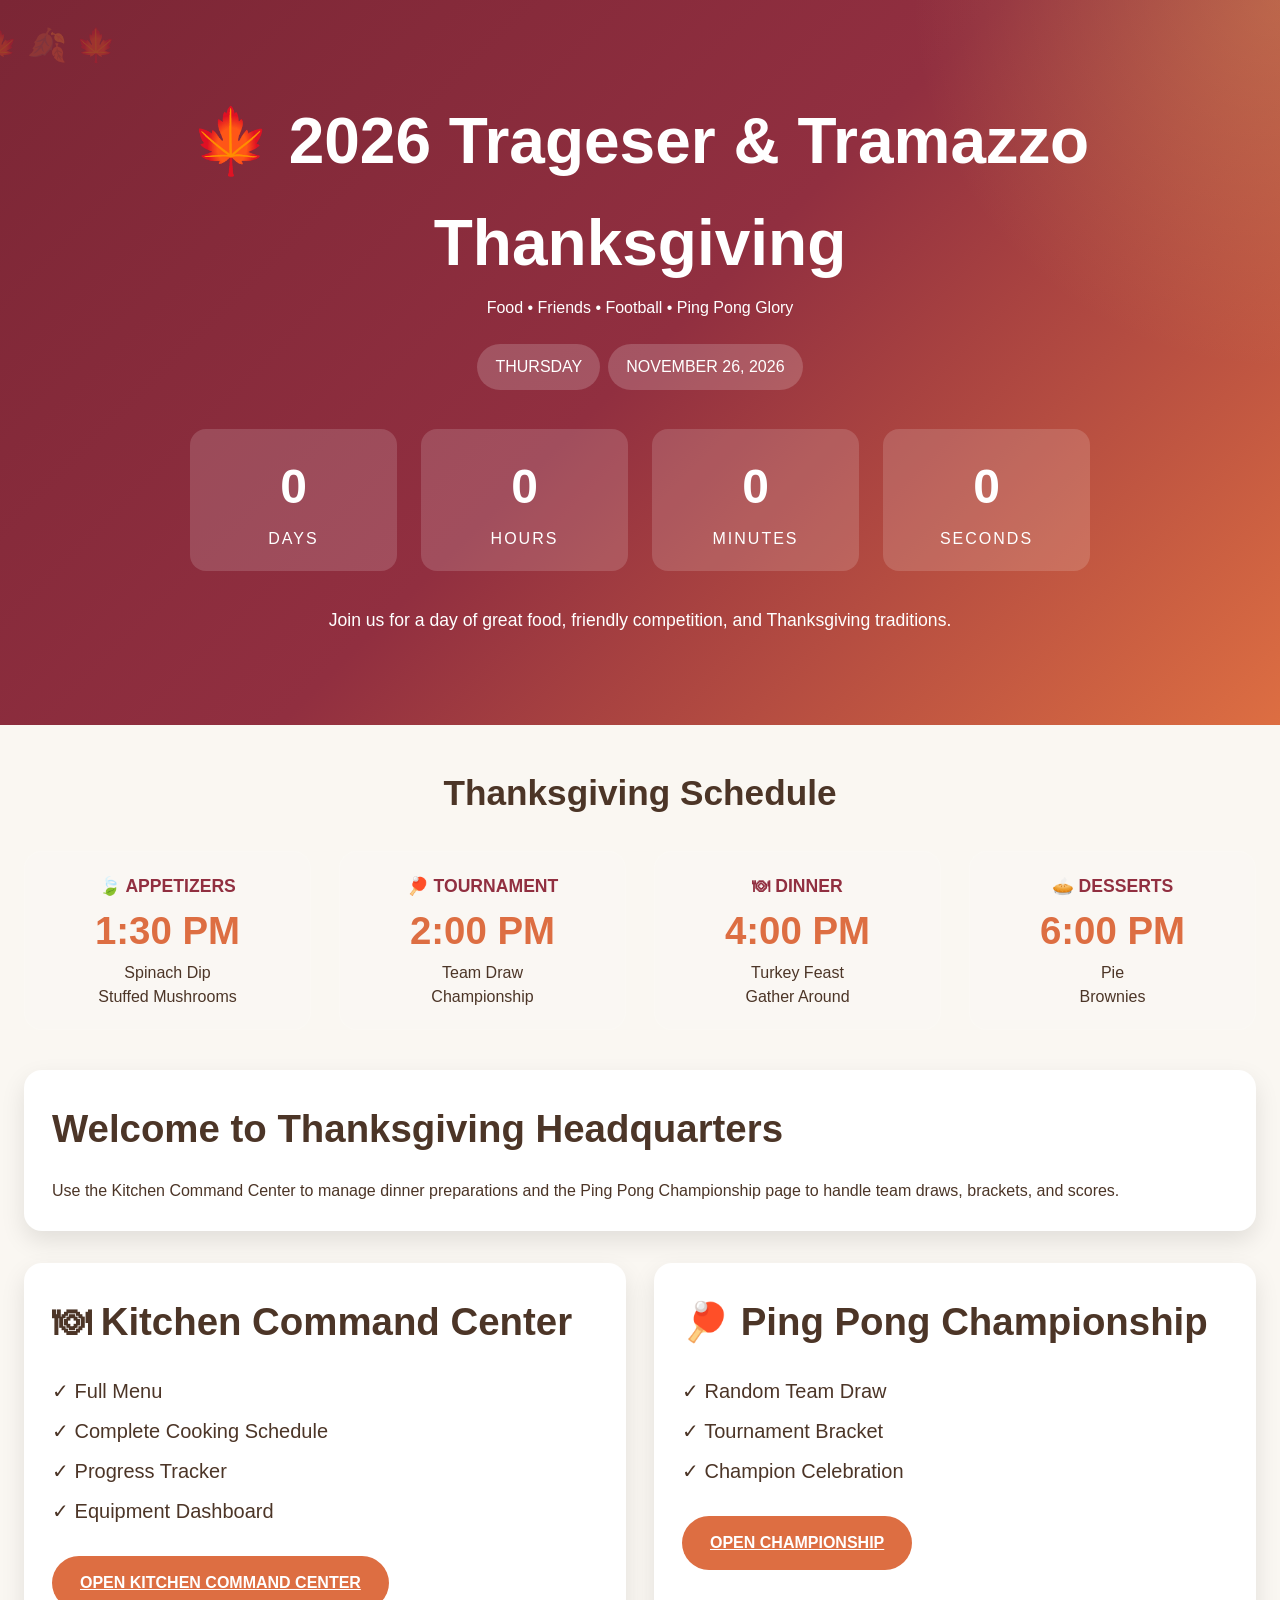
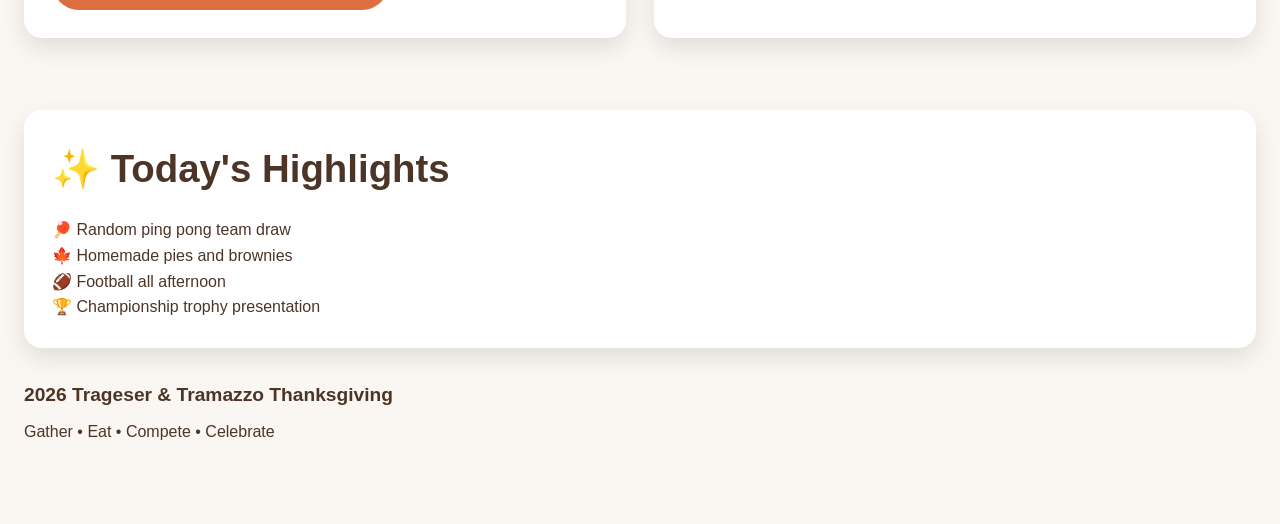
==== commit 2a15a1cc: "Add files via upload" ====
--- a/index.html
+++ b/index.html
@@ -6,7 +6,7 @@
 <title>2026 Trageser & Tramazzo Thanksgiving</title>
 <link rel="stylesheet" href="styles.css">
 <style>
-.countdown-grid{display:grid;grid-template-columns:repeat(4,1fr);gap:24px;max-width:900px;margin:35px auto}.countdown-tile{background:rgba(255,255,255,.15);padding:20px;border-radius:16px}.countdown-number{font-size:3rem;font-weight:800}.countdown-label{letter-spacing:2px}.badge-row{margin:20px 0}.badge{display:inline-block;background:rgba(255,255,255,.18);padding:10px 18px;border-radius:999px;margin:4px}.nav-feature{font-size:1.05rem;line-height:1.9}.hero-card{font-size:1.1rem;max-width:700px;margin:25px auto 0}.primary-nav{transform:scale(1.08)}
+.countdown-grid{display:grid;grid-template-columns:repeat(4,1fr);gap:24px;max-width:900px;margin:35px auto}.countdown-tile{background:rgba(255,255,255,.15);padding:20px;border-radius:16px}.countdown-number{font-size:3rem;font-weight:800}.countdown-label{letter-spacing:2px}.badge-row{margin:20px 0}.badge{display:inline-block;background:rgba(255,255,255,.18);padding:10px 18px;border-radius:999px;margin:4px}.nav-feature{font-size:1.05rem;line-height:1.9}.hero-card{font-size:1.1rem;max-width:700px;margin:25px auto 0}.primary-nav{transform:none;padding:28px}
 .section-title{text-align:center;margin-bottom:10px;font-size:2rem;font-weight:800}.section-subtitle{text-align:center;opacity:.8;margin-bottom:25px}.info-card{background:rgba(255,255,255,.08);border:1px solid rgba(255,255,255,.12);border-radius:18px;padding:20px;text-align:center;cursor:default;box-shadow:none}.navigation-section{margin-top:50px}.nav-grid{display:grid;grid-template-columns:repeat(auto-fit,minmax(300px,1fr));gap:24px}.nav-card{display:block;text-decoration:none;color:white;background:linear-gradient(135deg,#8B4513,#C96A21);border-radius:24px;padding:30px;border:3px solid #FFD166;box-shadow:0 12px 30px rgba(0,0,0,.25);transition:.25s ease;cursor:pointer}.nav-card:hover{transform:translateY(-6px) scale(1.02)}.tap-indicator{margin-top:20px;padding:12px;text-align:center;font-weight:800;background:rgba(255,255,255,.18);border-radius:12px;color:#FFD166} .info-card .stat-title{font-size:1.1rem;font-weight:700}.info-card .stat-value{font-size:2.4rem;font-weight:800}.info-card p{font-size:1rem;line-height:1.5}.section-title{font-size:2.2rem!important}.section-subtitle{font-size:1.15rem}.nav-card{padding:36px;min-height:320px}.nav-card h2{font-size:2rem}.nav-feature{font-size:1.25rem;line-height:2}.tap-indicator{font-size:1.35rem;font-weight:900;padding:18px}@media(max-width:768px){.info-card .stat-value{font-size:2.5rem}.info-card p{font-size:1.1rem}.nav-card h2{font-size:2rem}.nav-feature{font-size:1.3rem;line-height:2.1}.tap-indicator{font-size:1.5rem;padding:20px}} </style>
 </head><body>
 <header class="hero">
@@ -25,7 +25,7 @@
 </div>
 <div class="card"><h2>Welcome to Thanksgiving Headquarters</h2><p>Use the Kitchen Command Center to manage dinner preparations and the Ping Pong Championship page to handle team draws, brackets, and scores.</p></div>
 <div class="grid grid-2">
-<div class="card primary-nav"><h2>🍽 Kitchen Command Center</h2><div class="nav-feature">✓ Full Menu<br>✓ Complete Cooking Schedule<br>✓ Progress Tracker<br>✓ Equipment Dashboard<br><a href="cooking.html" class="btn">OPEN KITCHEN COMMAND CENTER</a></div>
+<div class="card primary-nav"><h2>🍽 Kitchen Command Center</h2><div class="nav-feature">✓ Full Menu<br>✓ Complete Cooking Schedule<br>✓ Progress Tracker<br>✓ Equipment Dashboard</div><br><a href="cooking.html" class="btn">OPEN KITCHEN COMMAND CENTER</a></div>
 <div class="card primary-nav"><h2>🏓 Ping Pong Championship</h2><div class="nav-feature">✓ Random Team Draw<br>✓ Tournament Bracket<br>✓ Champion Celebration</div><br><a href="tournament.html" class="btn">OPEN CHAMPIONSHIP</a></div>
 </div>
 <div class="card"><h2>✨ Today's Highlights</h2><p>🏓 Random ping pong team draw</p><p>🍁 Homemade pies and brownies</p><p>🏈 Football all afternoon</p><p>🏆 Championship trophy presentation</p></div>
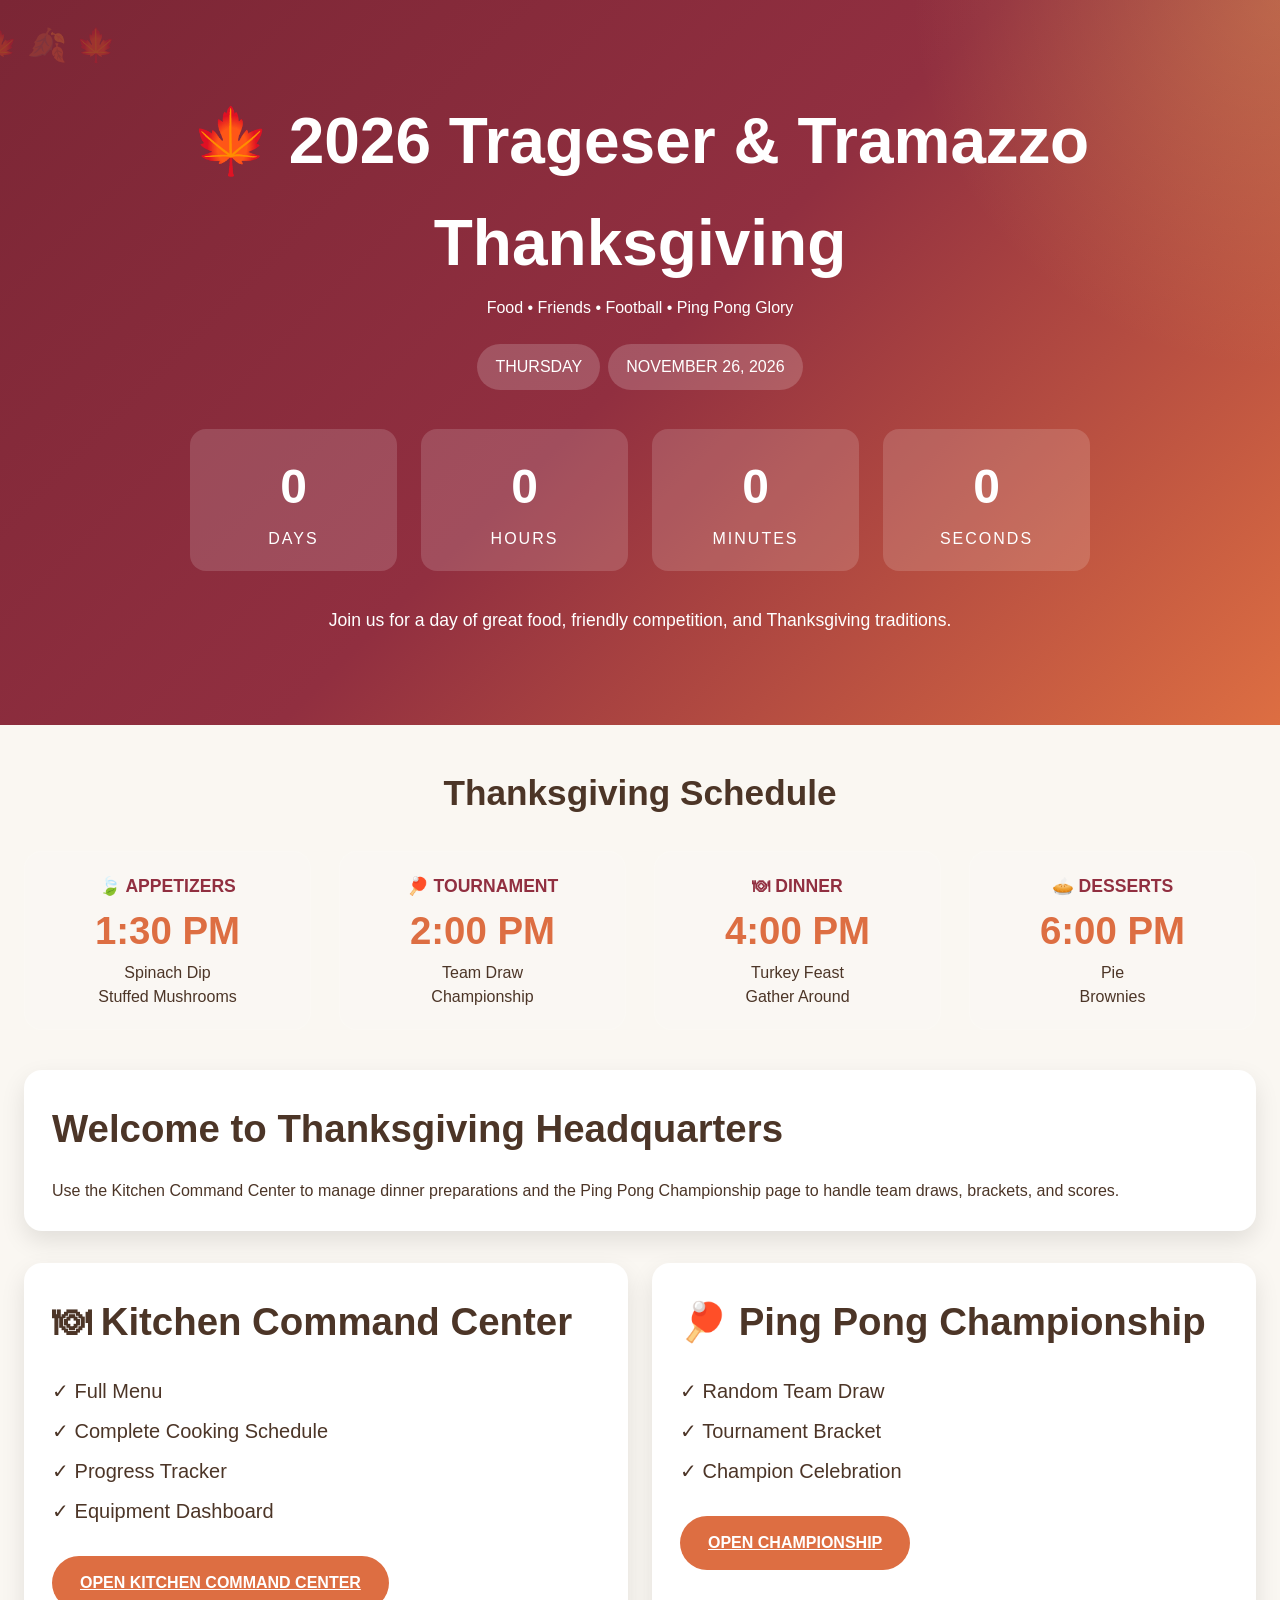
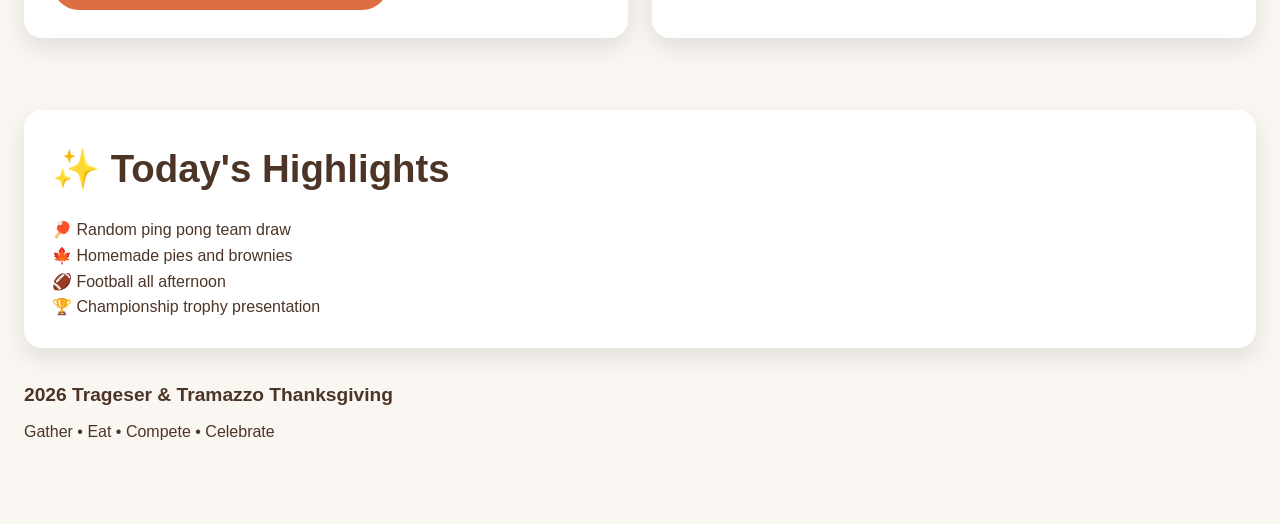
==== commit 369c61dd: "Add files via upload" ====
--- a/index.html
+++ b/index.html
@@ -6,7 +6,7 @@
 <title>2026 Trageser & Tramazzo Thanksgiving</title>
 <link rel="stylesheet" href="styles.css">
 <style>
-.countdown-grid{display:grid;grid-template-columns:repeat(4,1fr);gap:24px;max-width:900px;margin:35px auto}.countdown-tile{background:rgba(255,255,255,.15);padding:20px;border-radius:16px}.countdown-number{font-size:3rem;font-weight:800}.countdown-label{letter-spacing:2px}.badge-row{margin:20px 0}.badge{display:inline-block;background:rgba(255,255,255,.18);padding:10px 18px;border-radius:999px;margin:4px}.nav-feature{font-size:1.05rem;line-height:1.9}.hero-card{font-size:1.1rem;max-width:700px;margin:25px auto 0}.primary-nav{transform:none;padding:28px}
+.countdown-grid{display:grid;grid-template-columns:repeat(4,1fr);gap:24px;max-width:900px;margin:35px auto}.countdown-tile{background:rgba(255,255,255,.15);padding:20px;border-radius:16px}.countdown-number{font-size:3rem;font-weight:800}.countdown-label{letter-spacing:2px}.badge-row{margin:20px 0}.badge{display:inline-block;background:rgba(255,255,255,.18);padding:10px 18px;border-radius:999px;margin:4px}.nav-feature{font-size:1.05rem;line-height:1.9}.hero-card{font-size:1.1rem;max-width:700px;margin:25px auto 0}.primary-nav{transform:none;padding:28px}.grid-2{display:grid;grid-template-columns:1fr 1fr;gap:24px}.card.full-width{grid-column:1/-1}
 .section-title{text-align:center;margin-bottom:10px;font-size:2rem;font-weight:800}.section-subtitle{text-align:center;opacity:.8;margin-bottom:25px}.info-card{background:rgba(255,255,255,.08);border:1px solid rgba(255,255,255,.12);border-radius:18px;padding:20px;text-align:center;cursor:default;box-shadow:none}.navigation-section{margin-top:50px}.nav-grid{display:grid;grid-template-columns:repeat(auto-fit,minmax(300px,1fr));gap:24px}.nav-card{display:block;text-decoration:none;color:white;background:linear-gradient(135deg,#8B4513,#C96A21);border-radius:24px;padding:30px;border:3px solid #FFD166;box-shadow:0 12px 30px rgba(0,0,0,.25);transition:.25s ease;cursor:pointer}.nav-card:hover{transform:translateY(-6px) scale(1.02)}.tap-indicator{margin-top:20px;padding:12px;text-align:center;font-weight:800;background:rgba(255,255,255,.18);border-radius:12px;color:#FFD166} .info-card .stat-title{font-size:1.1rem;font-weight:700}.info-card .stat-value{font-size:2.4rem;font-weight:800}.info-card p{font-size:1rem;line-height:1.5}.section-title{font-size:2.2rem!important}.section-subtitle{font-size:1.15rem}.nav-card{padding:36px;min-height:320px}.nav-card h2{font-size:2rem}.nav-feature{font-size:1.25rem;line-height:2}.tap-indicator{font-size:1.35rem;font-weight:900;padding:18px}@media(max-width:768px){.info-card .stat-value{font-size:2.5rem}.info-card p{font-size:1.1rem}.nav-card h2{font-size:2rem}.nav-feature{font-size:1.3rem;line-height:2.1}.tap-indicator{font-size:1.5rem;padding:20px}} </style>
 </head><body>
 <header class="hero">
@@ -28,7 +28,7 @@
 <div class="card primary-nav"><h2>🍽 Kitchen Command Center</h2><div class="nav-feature">✓ Full Menu<br>✓ Complete Cooking Schedule<br>✓ Progress Tracker<br>✓ Equipment Dashboard</div><br><a href="cooking.html" class="btn">OPEN KITCHEN COMMAND CENTER</a></div>
 <div class="card primary-nav"><h2>🏓 Ping Pong Championship</h2><div class="nav-feature">✓ Random Team Draw<br>✓ Tournament Bracket<br>✓ Champion Celebration</div><br><a href="tournament.html" class="btn">OPEN CHAMPIONSHIP</a></div>
 </div>
-<div class="card"><h2>✨ Today's Highlights</h2><p>🏓 Random ping pong team draw</p><p>🍁 Homemade pies and brownies</p><p>🏈 Football all afternoon</p><p>🏆 Championship trophy presentation</p></div>
+<div class="card full-width"><h2>✨ Today's Highlights</h2><p>🏓 Random ping pong team draw</p><p>🍁 Homemade pies and brownies</p><p>🏈 Football all afternoon</p><p>🏆 Championship trophy presentation</p></div>
 </div>
 <footer><h3>2026 Trageser & Tramazzo Thanksgiving</h3><p>Gather • Eat • Compete • Celebrate</p></footer>
 <script>function update(){const t=new Date('2026-11-26T16:00:00')-new Date();if(t<0)return;days.textContent=Math.floor(t/86400000);hours.textContent=Math.floor(t%86400000/3600000);mins.textContent=Math.floor(t%3600000/60000);secs.textContent=Math.floor(t%60000/1000);}update();setInterval(update,1000);</script>
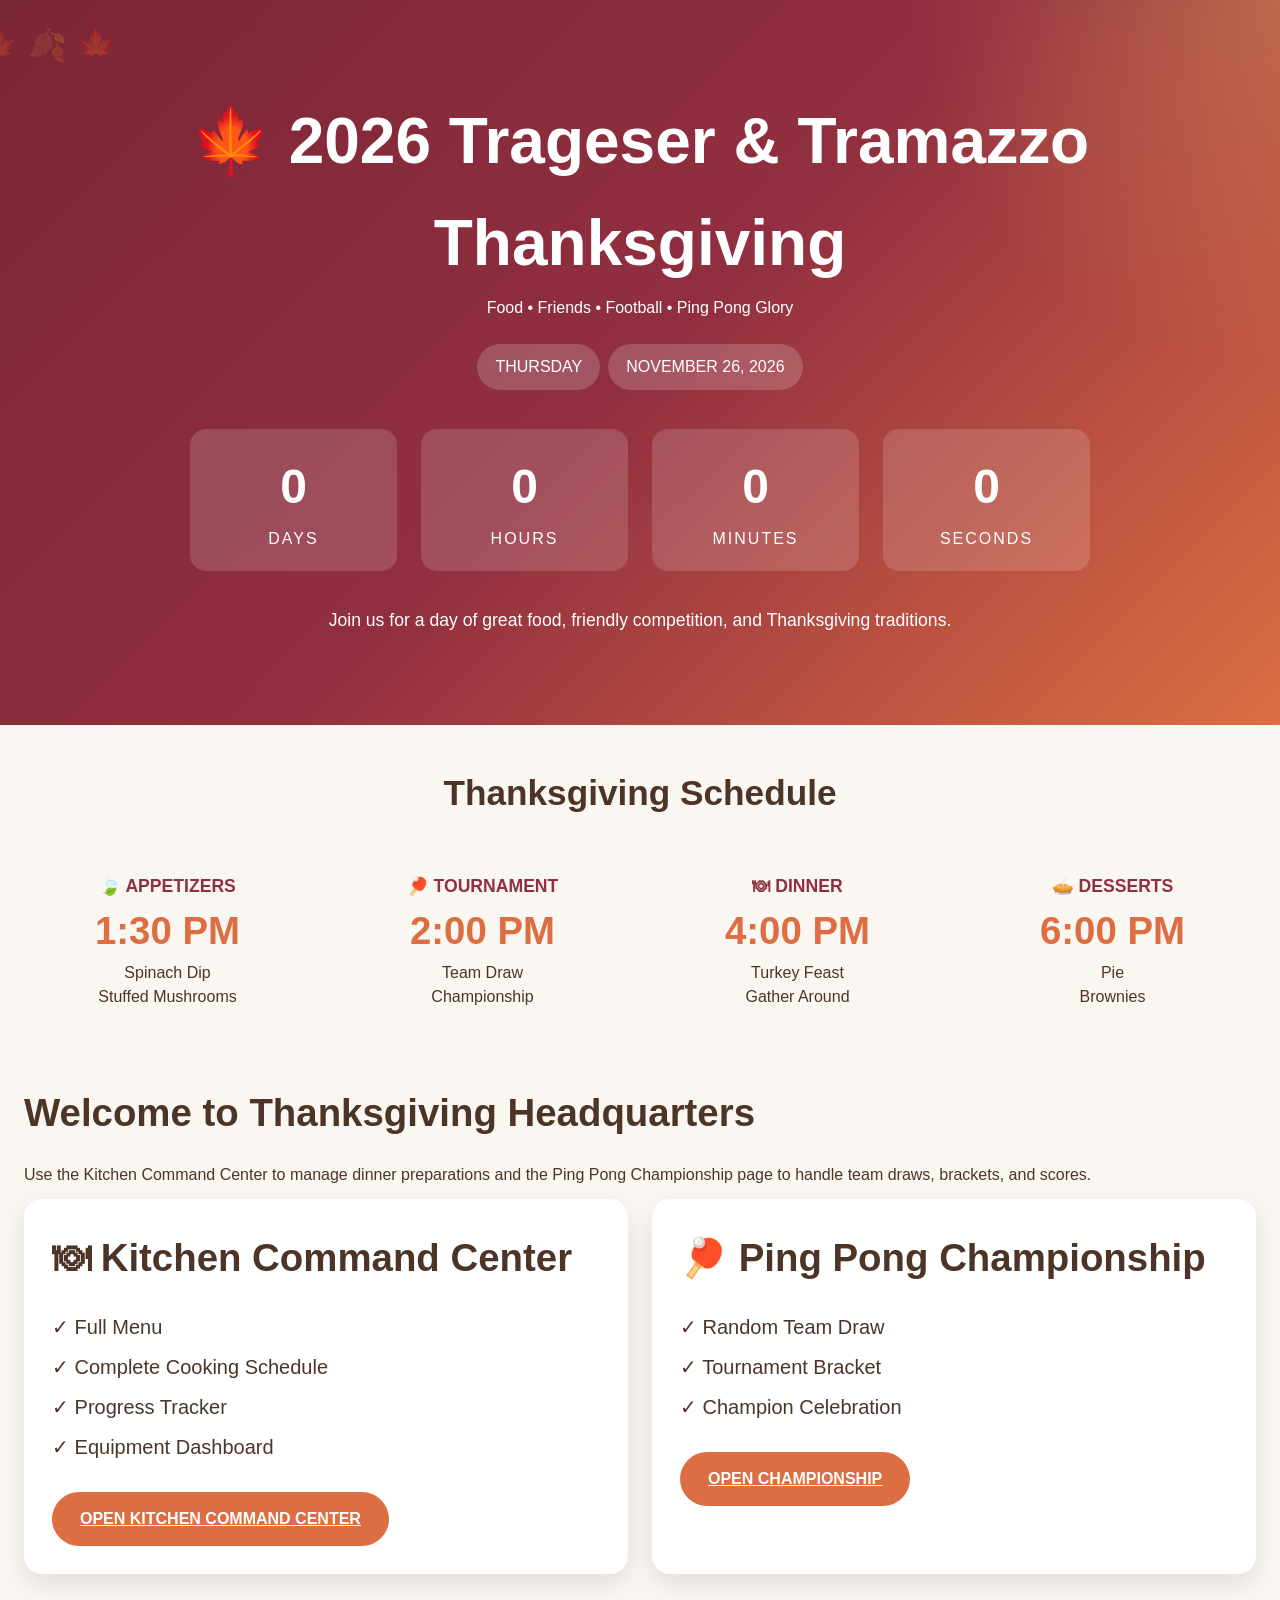
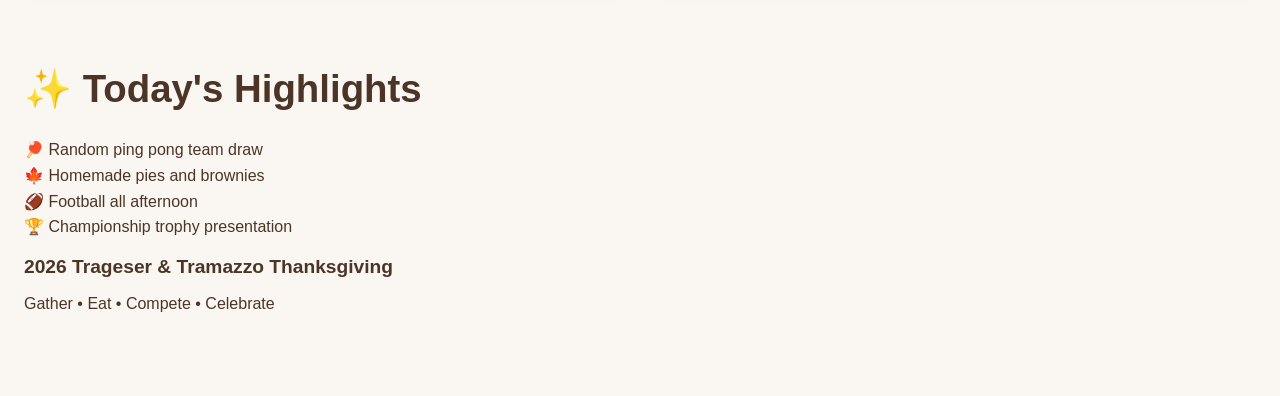
==== commit f11d5c7a: "Add files via upload" ====
--- a/index.html
+++ b/index.html
@@ -6,7 +6,7 @@
 <title>2026 Trageser & Tramazzo Thanksgiving</title>
 <link rel="stylesheet" href="styles.css">
 <style>
-.countdown-grid{display:grid;grid-template-columns:repeat(4,1fr);gap:24px;max-width:900px;margin:35px auto}.countdown-tile{background:rgba(255,255,255,.15);padding:20px;border-radius:16px}.countdown-number{font-size:3rem;font-weight:800}.countdown-label{letter-spacing:2px}.badge-row{margin:20px 0}.badge{display:inline-block;background:rgba(255,255,255,.18);padding:10px 18px;border-radius:999px;margin:4px}.nav-feature{font-size:1.05rem;line-height:1.9}.hero-card{font-size:1.1rem;max-width:700px;margin:25px auto 0}.primary-nav{transform:none;padding:28px}.grid-2{display:grid;grid-template-columns:1fr 1fr;gap:24px}.card.full-width{grid-column:1/-1}
+.countdown-grid{display:grid;grid-template-columns:repeat(4,1fr);gap:24px;max-width:900px;margin:35px auto}.countdown-tile{background:rgba(255,255,255,.15);padding:20px;border-radius:16px}.countdown-number{font-size:3rem;font-weight:800}.countdown-label{letter-spacing:2px}.badge-row{margin:20px 0}.badge{display:inline-block;background:rgba(255,255,255,.18);padding:10px 18px;border-radius:999px;margin:4px}.nav-feature{font-size:1.05rem;line-height:1.9}.hero-card{font-size:1.1rem;max-width:700px;margin:25px auto 0}.primary-nav{transform:none;padding:28px}.grid-2{display:grid;grid-template-columns:1fr 1fr;gap:24px}.card.full-width{grid-column:1/-1}.welcome-section,.highlights-section{background:transparent;box-shadow:none;border:none;padding:12px 0}@media (max-width:768px){.grid-2{grid-template-columns:1fr}.card.full-width{grid-column:auto}.primary-nav{padding:22px}}
 .section-title{text-align:center;margin-bottom:10px;font-size:2rem;font-weight:800}.section-subtitle{text-align:center;opacity:.8;margin-bottom:25px}.info-card{background:rgba(255,255,255,.08);border:1px solid rgba(255,255,255,.12);border-radius:18px;padding:20px;text-align:center;cursor:default;box-shadow:none}.navigation-section{margin-top:50px}.nav-grid{display:grid;grid-template-columns:repeat(auto-fit,minmax(300px,1fr));gap:24px}.nav-card{display:block;text-decoration:none;color:white;background:linear-gradient(135deg,#8B4513,#C96A21);border-radius:24px;padding:30px;border:3px solid #FFD166;box-shadow:0 12px 30px rgba(0,0,0,.25);transition:.25s ease;cursor:pointer}.nav-card:hover{transform:translateY(-6px) scale(1.02)}.tap-indicator{margin-top:20px;padding:12px;text-align:center;font-weight:800;background:rgba(255,255,255,.18);border-radius:12px;color:#FFD166} .info-card .stat-title{font-size:1.1rem;font-weight:700}.info-card .stat-value{font-size:2.4rem;font-weight:800}.info-card p{font-size:1rem;line-height:1.5}.section-title{font-size:2.2rem!important}.section-subtitle{font-size:1.15rem}.nav-card{padding:36px;min-height:320px}.nav-card h2{font-size:2rem}.nav-feature{font-size:1.25rem;line-height:2}.tap-indicator{font-size:1.35rem;font-weight:900;padding:18px}@media(max-width:768px){.info-card .stat-value{font-size:2.5rem}.info-card p{font-size:1.1rem}.nav-card h2{font-size:2rem}.nav-feature{font-size:1.3rem;line-height:2.1}.tap-indicator{font-size:1.5rem;padding:20px}} </style>
 </head><body>
 <header class="hero">
@@ -23,12 +23,12 @@
 <div class="info-card"><div class="stat-title">🍽 DINNER</div><div class="stat-value">4:00 PM</div><p>Turkey Feast<br>Gather Around</p></div>
 <div class="info-card"><div class="stat-title">🥧 DESSERTS</div><div class="stat-value">6:00 PM</div><p>Pie<br>Brownies</p></div>
 </div>
-<div class="card"><h2>Welcome to Thanksgiving Headquarters</h2><p>Use the Kitchen Command Center to manage dinner preparations and the Ping Pong Championship page to handle team draws, brackets, and scores.</p></div>
+<div class="welcome-section"><h2>Welcome to Thanksgiving Headquarters</h2><p>Use the Kitchen Command Center to manage dinner preparations and the Ping Pong Championship page to handle team draws, brackets, and scores.</p></div>
 <div class="grid grid-2">
 <div class="card primary-nav"><h2>🍽 Kitchen Command Center</h2><div class="nav-feature">✓ Full Menu<br>✓ Complete Cooking Schedule<br>✓ Progress Tracker<br>✓ Equipment Dashboard</div><br><a href="cooking.html" class="btn">OPEN KITCHEN COMMAND CENTER</a></div>
 <div class="card primary-nav"><h2>🏓 Ping Pong Championship</h2><div class="nav-feature">✓ Random Team Draw<br>✓ Tournament Bracket<br>✓ Champion Celebration</div><br><a href="tournament.html" class="btn">OPEN CHAMPIONSHIP</a></div>
 </div>
-<div class="card full-width"><h2>✨ Today's Highlights</h2><p>🏓 Random ping pong team draw</p><p>🍁 Homemade pies and brownies</p><p>🏈 Football all afternoon</p><p>🏆 Championship trophy presentation</p></div>
+<div class="highlights-section full-width"><h2>✨ Today's Highlights</h2><p>🏓 Random ping pong team draw</p><p>🍁 Homemade pies and brownies</p><p>🏈 Football all afternoon</p><p>🏆 Championship trophy presentation</p></div>
 </div>
 <footer><h3>2026 Trageser & Tramazzo Thanksgiving</h3><p>Gather • Eat • Compete • Celebrate</p></footer>
 <script>function update(){const t=new Date('2026-11-26T16:00:00')-new Date();if(t<0)return;days.textContent=Math.floor(t/86400000);hours.textContent=Math.floor(t%86400000/3600000);mins.textContent=Math.floor(t%3600000/60000);secs.textContent=Math.floor(t%60000/1000);}update();setInterval(update,1000);</script>
